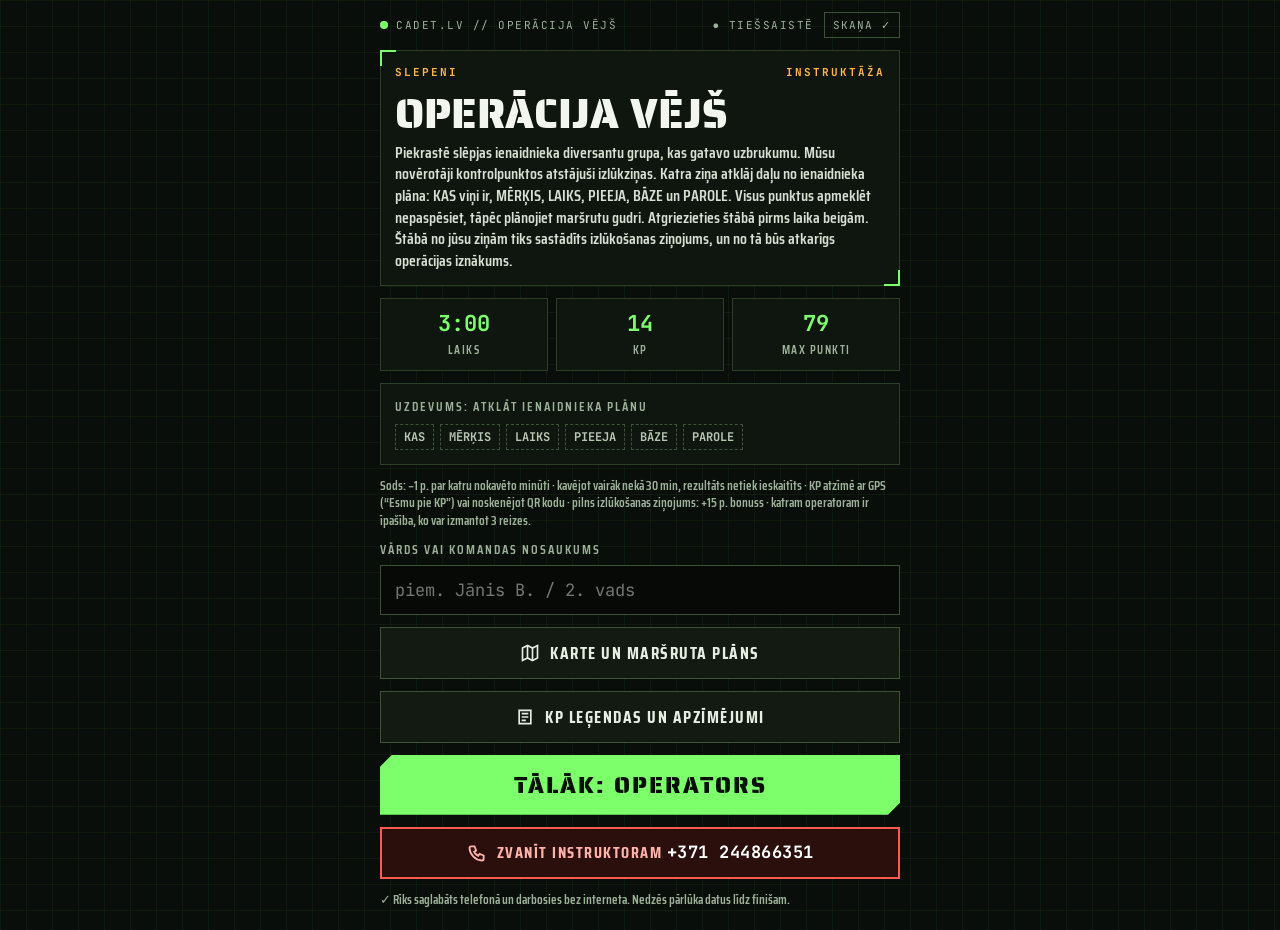
==== index.html @ 6d4f30b1 "Misijas startā rācijas ziņojums "Go, go, go!" (šņākoņa + runas sintēze) Co-Authored-By: Claude Opus " ====
<!doctype html>
<html lang="lv">
<head>
<meta charset="utf-8">
<meta name="viewport" content="width=device-width,initial-scale=1,viewport-fit=cover">
<meta name="theme-color" content="#0a0e0a">
<title>Misija · CADET.LV</title>
<link rel="manifest" href="site.webmanifest">
<link rel="icon" href="favicon-32.png">
<link rel="apple-touch-icon" href="apple-touch-icon.png">
<link rel="stylesheet" href="fonts/fonts.css">
<style>
:root{--bg:#0a0e0a;--panel:#0f150f;--line:#2c3d28;--line2:#3d5338;--txt:#E6EDE3;--mut:#9DB19A;--g:#7CFF6B;--amber:#FFB547;--red:#FF5A4E;--acc:#7CFF6B;--accsoft:rgba(124,255,107,.35)}
*{box-sizing:border-box}
html,body{margin:0;background:#070a07;color:var(--txt);-webkit-tap-highlight-color:transparent}
body{font:600 16px/1.35 'Saira Condensed',system-ui,sans-serif;min-height:100vh;
  background-color:var(--bg);background-image:linear-gradient(rgba(124,255,107,.05) 1px,transparent 1px),linear-gradient(90deg,rgba(124,255,107,.05) 1px,transparent 1px);background-size:26px 26px;
  padding:calc(12px + env(safe-area-inset-top)) 14px calc(22px + env(safe-area-inset-bottom))}
.wrap{max-width:520px;margin:0 auto;display:flex;flex-direction:column;gap:12px}
.mono{font-family:'JetBrains Mono',ui-monospace,monospace}
.st{font-family:'Saira Stencil One','Saira Condensed',sans-serif;font-weight:400}
.mut{color:var(--mut)}.small{font-size:13px}
.hidden{display:none!important}
.bar{display:flex;align-items:center;justify-content:space-between;font:400 11px 'JetBrains Mono',monospace;letter-spacing:1.5px;color:var(--mut)}
.dot{display:inline-block;width:8px;height:8px;border-radius:50%;background:var(--acc);margin-right:8px;animation:blink 1.6s infinite}
@keyframes blink{50%{opacity:.25}}
.panel{border:1px solid var(--line);background:var(--panel);padding:14px;position:relative}
.corner:before,.corner:after{content:"";position:absolute;width:14px;height:14px}
.corner:before{top:-1px;left:-1px;border-top:2px solid var(--acc);border-left:2px solid var(--acc)}
.corner:after{bottom:-1px;right:-1px;border-bottom:2px solid var(--acc);border-right:2px solid var(--acc)}
.lbl{font-size:13px;letter-spacing:2px;color:var(--mut);text-transform:uppercase}
.tiles{display:grid;grid-template-columns:repeat(3,minmax(0,1fr));gap:8px}
.tile{border:1px solid var(--line);background:var(--panel);padding:10px 6px;text-align:center}
.tile b{display:block;font:700 22px 'JetBrains Mono',monospace;color:var(--acc)}
.tile span{font-size:12px;letter-spacing:1.5px;color:var(--mut)}
.chips{display:flex;flex-wrap:wrap;gap:6px}
.chip{border:1px dashed var(--line2);padding:4px 8px;color:#B7C6B2;font:700 12px 'JetBrains Mono',monospace}
.fgrid{display:grid;grid-template-columns:repeat(3,minmax(0,1fr));gap:6px;text-align:center;font:700 12px 'JetBrains Mono',monospace}
.fgrid span{border:1px dashed var(--line2);color:#6f8a6a;padding:7px 0}
.fgrid span.on{background:#173a14;border:1px solid var(--g);color:var(--g)}
input,select{width:100%;height:50px;background:#060906;border:1px solid var(--line2);color:var(--txt);font:400 17px 'JetBrains Mono',monospace;padding:0 14px;outline:none;border-radius:0}
select{appearance:none;-webkit-appearance:none}
input:focus,select:focus{border-color:var(--acc)}
.btn{display:flex;align-items:center;justify-content:center;gap:10px;width:100%;min-height:52px;border:1px solid var(--line2);background:#121a11;color:var(--txt);font:700 17px 'Saira Condensed',sans-serif;letter-spacing:1.5px;cursor:pointer;text-decoration:none;padding:8px 12px}
.btn svg{flex:none}
.btn.cta{border:0;background:var(--acc);color:#061006;min-height:60px;font:400 23px 'Saira Stencil One',sans-serif;letter-spacing:2px;clip-path:polygon(12px 0,100% 0,100% calc(100% - 12px),calc(100% - 12px) 100%,0 100%,0 12px)}
.btn.big{min-height:84px;clip-path:polygon(14px 0,100% 0,100% calc(100% - 14px),calc(100% - 14px) 100%,0 100%,0 14px)}
.btn.warn{border-color:var(--amber);color:var(--amber);background:transparent;font-weight:800;letter-spacing:2px}
.btn.ghost{background:transparent}
.btn:disabled{opacity:.4}
.grid4{display:grid;grid-template-columns:repeat(auto-fit,minmax(62px,1fr));gap:6px}
.sq{display:flex;flex-direction:column;align-items:center;justify-content:center;gap:3px;height:66px;border:1px solid var(--line2);background:#121a11;color:var(--txt);font:700 13px 'Saira Condensed',sans-serif;letter-spacing:.8px;cursor:pointer}
.sq.ab{border-color:var(--acc);background:#102910;color:var(--acc)}
.sq:disabled{opacity:.4}
.pulse{position:relative;width:40px;height:40px;flex:none}
.pulse:before{content:"";position:absolute;inset:0;border-radius:50%;border:2px solid #061006;animation:pulse 1.8s infinite}
@keyframes pulse{0%{transform:scale(.6);opacity:.9}100%{transform:scale(1.6);opacity:0}}
.intel{border:1px solid var(--line);border-left:3px solid var(--amber);background:var(--panel);padding:9px 12px;margin-top:8px}
.intel .h{display:flex;justify-content:space-between;gap:8px;font:400 11px 'JetBrains Mono',monospace;color:var(--amber);letter-spacing:1px}
.intel .t{font-size:15px;line-height:1.3;margin-top:4px;color:#D6DFD2;font-weight:600}
.tag{display:inline-block;font:700 10px 'JetBrains Mono',monospace;padding:1px 5px;border:1px solid var(--g);color:var(--g);margin-left:4px}
.armed{border:1px solid var(--acc);background:#102910;color:var(--acc);padding:10px 12px;font:700 15px 'Saira Condensed',sans-serif;letter-spacing:1px;display:flex;gap:10px;align-items:center}
details>summary{cursor:pointer;list-style:none}details>summary::-webkit-details-marker{display:none}
/* Pārklājumi */
.ov{position:fixed;inset:0;z-index:50;background:rgba(5,8,5,.97);display:flex;flex-direction:column;align-items:center;justify-content:center;padding:18px;overflow:auto}
.ov .box{width:100%;max-width:460px;display:flex;flex-direction:column;gap:12px}
.ov video{width:100%;max-width:460px;aspect-ratio:3/4;object-fit:cover;background:#000;border:1px solid var(--line2)}
.frame{position:relative;width:100%;max-width:460px}
.frame:after{content:"";position:absolute;inset:18%;border:3px solid var(--g);box-shadow:0 0 0 2000px rgba(0,0,0,.25)}
.radar{position:relative;width:min(300px,78vw);aspect-ratio:1;border-radius:50%;background:#071207;border:2px solid #2f6b28;box-shadow:0 0 40px rgba(124,255,107,.15) inset;overflow:hidden;margin:0 auto}
.radar svg{position:absolute;inset:0;width:100%;height:100%}
.radar .sw{position:absolute;inset:0;border-radius:50%;background:conic-gradient(from 0deg,rgba(124,255,107,0) 0deg,rgba(124,255,107,0) 290deg,rgba(124,255,107,.55) 358deg,rgba(124,255,107,0) 360deg);animation:spin 2.4s linear infinite}
.radar .rg{position:absolute;inset:0;border-radius:50%;border:2px solid rgba(124,255,107,.6);animation:ring 2.4s ease-out infinite}
.radar .c{position:absolute;left:50%;top:50%;width:12px;height:12px;margin:-6px;border-radius:50%;background:var(--g);box-shadow:0 0 12px var(--g)}
@keyframes spin{to{transform:rotate(360deg)}}
@keyframes ring{0%{transform:scale(.2);opacity:.8}100%{transform:scale(1);opacity:0}}
.sig{display:flex;align-items:flex-end;gap:4px;height:30px}.sig i{width:7px;background:#2c3d28}
.prog{height:6px;background:#1a2618;position:relative}.prog i{position:absolute;left:0;top:0;bottom:0;background:var(--g);transition:width .3s linear}
.stamp{position:relative;width:150px;height:150px;margin:0 auto;animation:pop .6s ease-out both}
.stamp b{position:absolute;inset:0;display:flex;align-items:center;justify-content:center;font:400 58px 'Saira Stencil One',sans-serif}
@keyframes pop{0%{transform:scale(1.6);opacity:0}60%{transform:scale(.95);opacity:1}100%{transform:scale(1)}}
.newfact{position:relative;border:1px solid var(--g);background:#102910;padding:11px 13px;overflow:hidden}
.newfact:after{content:"";position:absolute;left:0;right:0;height:2px;background:rgba(124,255,107,.5);animation:scan 2.2s linear infinite}
@keyframes scan{0%{top:0}100%{top:100%}}
.newfact .h{font:700 12px 'JetBrains Mono',monospace;color:var(--g);letter-spacing:1.5px}
.newfact .t{font-size:17px;line-height:1.35;margin-top:4px;color:#E9F7E5}
.pips{display:grid;grid-auto-flow:column;grid-auto-columns:1fr;gap:4px}.pips i{height:10px;background:#2c3d28}.pips i.on{background:var(--g)}
.dia{display:inline-block;width:14px;height:14px;transform:rotate(45deg);border:2px solid var(--line2);margin:0 5px}.dia.on{background:var(--acc);border-color:var(--acc)}
/* Operatori */
.opgrid{display:grid;grid-template-columns:repeat(3,minmax(0,1fr));gap:8px}
.opc{display:flex;flex-direction:column;align-items:center;gap:3px;padding:8px 4px 10px;background:var(--panel);border:2px solid #24321f;cursor:pointer;color:var(--txt);font:inherit}
.opc .n{font:400 17px/1 'Saira Stencil One',sans-serif}.opc .r{font:400 10px 'JetBrains Mono',monospace;color:var(--mut)}.opc .a{font-size:12px;font-weight:700;line-height:1.1;text-align:center}
.hero{display:flex;gap:14px;align-items:center}
.hero .av{position:relative;width:110px;height:110px;flex:none}
.hero .av .sw{position:absolute;inset:6px;border-radius:50%;background:conic-gradient(from 0deg,transparent 0deg,transparent 300deg,var(--accsoft) 360deg);animation:spin 3s linear infinite}
.hero .av svg{position:absolute;inset:0}
/* Ziņojums */
.paper{position:relative;background:#E8E1CC;color:#1d1a12;padding:14px;font:400 12.5px/1.45 'JetBrains Mono',monospace}
.paper .top{display:flex;justify-content:space-between;font-size:10px;letter-spacing:1px;border-bottom:2px solid #1d1a12;padding-bottom:6px}
.paper .l{margin:5px 0}.paper .x{background:#1d1a12;color:#1d1a12;padding:0 3px;user-select:none}
.paper .stp{display:inline-block;transform:rotate(-6deg);border:3px solid;padding:4px 10px;font:400 17px 'Saira Stencil One',sans-serif;letter-spacing:1px;margin-top:8px}
.stp.full{color:#1a7a32}.stp.part{color:#a26b00}.stp.fail{color:#b3261e}
.qrbox{background:#fff;padding:8px;width:100%;max-width:300px;margin:0 auto}
.qrbox svg{display:block;width:100%;height:auto}
/* Karte */
#mapOv{position:fixed;inset:0;z-index:40;background:#0a0e0a;display:flex;flex-direction:column}
#mapVp{position:relative;flex:1;overflow:hidden;background:#dfe6d8}
.mapbar{display:flex;gap:8px;align-items:center;padding:calc(8px + env(safe-area-inset-top)) 10px 8px}
.mapbar .t{flex:1;min-width:0;font:400 17px 'Saira Stencil One',sans-serif;white-space:nowrap;overflow:hidden;text-overflow:ellipsis}
.maptools{position:absolute;right:10px;bottom:calc(14px + env(safe-area-inset-bottom));display:grid;gap:8px;z-index:2}
.maptools button{width:52px;height:52px;border:1px solid var(--line2);background:rgba(10,14,10,.92);color:#fff;font:700 22px system-ui}
.maplegend{position:absolute;left:10px;bottom:calc(14px + env(safe-area-inset-bottom));z-index:2;background:rgba(10,14,10,.9);color:#fff;padding:8px 10px;font:400 11px/1.7 'JetBrains Mono',monospace}
.legc{border:1px solid var(--line);background:var(--panel);padding:12px;display:flex;gap:12px;margin-top:10px}
.legc.vis{opacity:.6}
.legc .ic{width:54px;height:54px;flex:none;border:1px solid var(--line2);display:flex;align-items:center;justify-content:center;background:#fff}
.legc .kp{font:400 22px/1 'Saira Stencil One',sans-serif}
.legc .ob{font-size:16px;font-weight:700;color:#F2F6EF;margin-top:4px}
.legc .pl{font:400 12px 'JetBrains Mono',monospace;color:var(--amber);margin-top:2px}
.legc .lk{font-size:14px;color:#C3D0BE;margin-top:4px;line-height:1.3}
.tabs{display:grid;grid-template-columns:1fr 1fr;gap:6px}
.tabs button{height:44px;border:1px solid var(--line2);background:#121a11;color:var(--mut);font:700 14px 'Saira Condensed',sans-serif;letter-spacing:1.5px}
.tabs button.on{border-color:var(--acc);color:var(--acc);background:#102910}
.gl{display:flex;gap:12px;align-items:center;border-bottom:1px solid #22301f;padding:10px 0}
.gl .ic{width:46px;height:46px;flex:none;border:1px solid var(--line2);background:#fff;display:flex;align-items:center;justify-content:center}
.gl b{display:block;font-size:16px}.gl span{font-size:14px;color:#C3D0BE}
.sw{display:inline-block;width:14px;height:14px;vertical-align:-2px;margin-right:6px;border:1px solid #556}
.call{display:flex;align-items:center;justify-content:center;gap:10px;min-height:52px;border:2px solid #FF5A4E;background:#2a0f0d;color:#FFB3AB;text-decoration:none;font:700 16px 'Saira Condensed',sans-serif;letter-spacing:1.5px;padding:6px 12px;text-align:center}
.call b{font:700 17px 'JetBrains Mono',monospace;color:#fff;letter-spacing:.5px}
.md{display:inline-block;width:11px;height:11px;border-radius:50%;vertical-align:-1px;margin-right:4px}
</style>
</head>
<body>
<div class="wrap">
  <div class="bar"><span><span class="dot"></span>CADET.LV // <span id="gameTitle">MISIJA</span></span><span style="display:flex;align-items:center;gap:10px"><span id="net"></span><button id="muteBtn" data-sfx="none" aria-label="Skaņa" style="background:none;border:1px solid var(--line2);color:var(--mut);font:400 11px 'JetBrains Mono',monospace;letter-spacing:1px;padding:5px 8px;cursor:pointer"></button></span></div>

  <!-- 1. INSTRUKTĀŽA -->
  <section id="vBrief" class="hidden" style="display:flex;flex-direction:column;gap:12px">
    <div class="panel corner">
      <div class="mono" style="display:flex;justify-content:space-between;font-size:11px;color:var(--amber);letter-spacing:2px"><span>SLEPENI</span><span>INSTRUKTĀŽA</span></div>
      <div class="st" id="briefTitle" style="font-size:42px;line-height:1;margin:12px 0 6px;color:#F2F6EF"></div>
      <p id="briefText" style="margin:8px 0 0;font-size:16px;color:#D6DFD2"></p>
    </div>
    <div class="tiles">
      <div class="tile"><b id="tLaiks">3:00</b><span>LAIKS</span></div>
      <div class="tile"><b id="tKp">0</b><span>KP</span></div>
      <div class="tile"><b id="tMax">0</b><span>MAX PUNKTI</span></div>
    </div>
    <div class="panel" id="briefFacts">
      <div class="lbl" style="margin-bottom:8px">Uzdevums: atklāt ienaidnieka plānu</div>
      <div class="chips" id="briefChips"></div>
    </div>
    <p class="mut small" id="briefRules" style="margin:0"></p>
    <label style="display:flex;flex-direction:column;gap:6px">
      <span class="lbl">Vārds vai komandas nosaukums</span>
      <input id="name" maxlength="40" autocomplete="off" placeholder="piem. Jānis B. / 2. vads">
    </label>
    <button class="btn" id="mapBtn1"><svg width="20" height="20" viewBox="0 0 24 24" fill="none" stroke="currentColor" stroke-width="2" aria-hidden="true"><path d="M3 6l6-3 6 3 6-3v15l-6 3-6-3-6 3z"/><path d="M9 3v15M15 6v15"/></svg>KARTE UN MARŠRUTA PLĀNS</button>
    <button class="btn" id="legBtn1"><svg width="20" height="20" viewBox="0 0 24 24" fill="none" stroke="currentColor" stroke-width="2" aria-hidden="true"><path d="M5 4h14v16H5z"/><path d="M8 8h8M8 12h8M8 16h5"/></svg>KP LEĢENDAS UN APZĪMĒJUMI</button>
    <button class="btn cta" id="startBtn" data-sfx="none">SĀKT MISIJU</button>
    <a class="call callBtn" href="#"><svg width="20" height="20" viewBox="0 0 24 24" fill="none" stroke="currentColor" stroke-width="2.2" aria-hidden="true"><path d="M5 4h4l2 5-2.5 1.5a11 11 0 005 5L15 13l5 2v4a2 2 0 01-2 2A16 16 0 013 6a2 2 0 012-2"/></svg><span>ZVANĪT INSTRUKTORAM <b class="callNum"></b></span></a>
    <p class="mut small" id="offlineNote" style="margin:0">Rīks darbojas bez interneta. Neaizver un nedzēs pārlūka datus līdz finišam.</p>
  </section>

  <!-- 1b. OPERATORA IZVĒLE -->
  <section id="vOps" class="hidden" style="display:flex;flex-direction:column;gap:12px">
    <div class="st" style="font-size:28px;line-height:1">IZVĒLIES OPERATORU</div>
    <div class="panel" id="opHeroBox" style="border-color:var(--acc)">
      <div class="hero">
        <div class="av"><div class="sw"></div><div id="opHeroAv"></div></div>
        <div style="flex:1;min-width:0">
          <div class="mono" id="opHeroRole" style="font-size:11px;letter-spacing:1.5px;color:var(--acc)"></div>
          <div class="st" id="opHeroName" style="font-size:30px;line-height:1.05;margin-top:2px"></div>
          <div id="opHeroMotto" style="font-size:14px;line-height:1.25;color:#C3D0BE;margin-top:4px"></div>
        </div>
      </div>
    </div>
    <div style="border:1px dashed var(--acc);background:#0c120c;padding:10px 12px;display:flex;gap:12px;align-items:center">
      <svg width="32" height="32" viewBox="0 0 24 24" fill="none" stroke="currentColor" stroke-width="2" aria-hidden="true" style="flex:none;color:var(--acc)"><path d="M13 2L4 14h7l-1 8 9-12h-7z"/></svg>
      <div style="flex:1;min-width:0">
        <div style="display:flex;justify-content:space-between;gap:8px;align-items:center"><span class="st" id="opHeroAb" style="font-size:18px;color:var(--acc)"></span><span class="mono" id="opHeroUses" style="font-size:12px;color:var(--acc);letter-spacing:1px;white-space:nowrap"></span></div>
        <div id="opHeroAd" style="font-size:14px;line-height:1.25;color:#D6DFD2"></div>
      </div>
    </div>
    <div class="opgrid" id="opGrid"></div>
    <button class="btn cta" id="opsStart" data-sfx="none">GATAVS · SĀKT MISIJU</button>
    <button class="btn ghost" id="opsBack">ATPAKAĻ</button>
  </section>

  <!-- 2. MISIJA -->
  <section id="vRun" class="hidden" style="display:flex;flex-direction:column;gap:12px">
    <div id="opChip" style="display:flex;align-items:center;gap:10px">
      <div id="opChipAv"></div>
      <div style="line-height:1.05;flex:1;min-width:0">
        <div class="st" id="opChipName" style="font-size:20px"></div>
        <div class="mono" id="opChipRole" style="font-size:11px;letter-spacing:1px;color:var(--acc)"></div>
      </div>
      <div class="mono small mut" id="whoami" style="text-align:right"></div>
    </div>

    <a class="call callBtn" href="#"><svg width="20" height="20" viewBox="0 0 24 24" fill="none" stroke="currentColor" stroke-width="2.2" aria-hidden="true"><path d="M5 4h4l2 5-2.5 1.5a11 11 0 005 5L15 13l5 2v4a2 2 0 01-2 2A16 16 0 013 6a2 2 0 012-2"/></svg><span>ZVANĪT INSTRUKTORAM <b class="callNum"></b></span></a>
    <div class="panel" style="display:flex;align-items:center;gap:14px">
      <div style="position:relative;width:132px;height:132px;flex:none">
        <svg width="132" height="132" viewBox="0 0 132 132" aria-hidden="true">
          <circle cx="66" cy="66" r="58" fill="none" stroke="#1d2a1b" stroke-width="10"/>
          <circle id="ring" cx="66" cy="66" r="58" fill="none" stroke="#7CFF6B" stroke-width="10" stroke-dasharray="364.4" stroke-dashoffset="0" transform="rotate(-90 66 66)"/>
          <circle cx="66" cy="66" r="46" fill="none" stroke="#2c3d28" stroke-width="1" stroke-dasharray="2 4"/>
        </svg>
        <div style="position:absolute;inset:0;display:flex;flex-direction:column;align-items:center;justify-content:center">
          <div class="mono" id="timer" style="font-size:24px;font-weight:700;color:#F2F6EF">--:--</div>
          <div id="timerLabel" style="font-size:12px;letter-spacing:2px;color:var(--mut)">ATLICIS</div>
        </div>
      </div>
      <div style="flex:1;display:flex;flex-direction:column;gap:7px">
        <div style="display:flex;justify-content:space-between;align-items:baseline;border-bottom:1px solid #22301f;padding-bottom:5px"><span class="lbl" style="font-size:14px">Punkti</span><span class="mono" id="sPts" style="font-size:24px;font-weight:700;color:var(--g)">0</span></div>
        <div style="display:flex;justify-content:space-between;align-items:baseline;border-bottom:1px solid #22301f;padding-bottom:5px"><span class="lbl" style="font-size:14px">KP</span><span class="mono" style="font-size:20px;font-weight:700"><span id="sKp">0</span><span style="color:#6f8a6a">/<span id="sKpT">0</span></span></span></div>
        <div style="display:flex;justify-content:space-between;align-items:baseline" id="sFactsRow"><span class="lbl" style="font-size:14px">Ziņas</span><span class="mono" style="font-size:20px;font-weight:700;color:var(--amber)"><span id="factN">0</span><span style="color:#8a7346">/<span id="factT">0</span></span></span></div>
      </div>
    </div>
    <div class="mono" id="lateInfo" style="font-size:13px;color:var(--red);text-align:center"></div>

    <div class="panel" id="factCard" style="padding:10px 12px">
      <div class="lbl" style="font-size:12px;margin-bottom:8px">Ienaidnieka plāns</div>
      <div class="fgrid" id="factChips"></div>
      <div class="mut small" id="factHint" style="margin-top:8px"></div>
    </div>

    <div class="armed hidden" id="armedBox"></div>

    <button class="btn cta big" id="gpsBtn" data-sfx="none"><span class="pulse"><svg width="40" height="40" viewBox="0 0 40 40" fill="none" stroke="#061006" stroke-width="2.5" aria-hidden="true"><circle cx="20" cy="20" r="17"/><circle cx="20" cy="20" r="9"/><path d="M20 20L32 8"/><circle cx="20" cy="20" r="2.5" fill="#061006"/></svg></span><span style="display:flex;flex-direction:column;line-height:1;text-align:left"><span style="font-size:28px">ESMU PIE KP</span><span class="mono" style="font-size:11px;font-weight:700;letter-spacing:1px;margin-top:4px">GPS APSTIPRINĀJUMS</span></span></button>
    <button class="btn cta big hidden" id="scanBigBtn"><svg width="34" height="34" viewBox="0 0 24 24" fill="none" stroke="currentColor" stroke-width="2.2" aria-hidden="true"><path d="M4 8V4h4M16 4h4v4M20 16v4h-4M8 20H4v-4"/><path d="M8 8h3v3H8zM13 13h3v3h-3zM13 8h3M8 13v3"/></svg><span style="font-size:28px">SKENĒT KP</span></button>

    <div class="grid4">
      <button class="sq" id="mapBtn2"><svg width="22" height="22" viewBox="0 0 24 24" fill="none" stroke="currentColor" stroke-width="2" aria-hidden="true"><path d="M3 6l6-3 6 3 6-3v15l-6 3-6-3-6 3z"/><path d="M9 3v15M15 6v15"/></svg>KARTE</button>
      <button class="sq" id="scanBtn"><svg width="22" height="22" viewBox="0 0 24 24" fill="none" stroke="currentColor" stroke-width="2" aria-hidden="true"><path d="M4 8V4h4M16 4h4v4M20 16v4h-4M8 20H4v-4"/><path d="M8 8h3v3H8zM13 13h3v3h-3zM13 8h3M8 13v3"/></svg>SKENĒT QR</button>
      <button class="sq" id="manualBtn"><svg width="22" height="22" viewBox="0 0 24 24" fill="none" stroke="currentColor" stroke-width="2" aria-hidden="true"><rect x="3" y="6" width="18" height="12" rx="1"/><path d="M7 10h.01M11 10h.01M15 10h.01M7 14h10"/></svg>KODS</button>
      <button class="sq" id="legBtn2"><svg width="20" height="20" viewBox="0 0 24 24" fill="none" stroke="currentColor" stroke-width="2" aria-hidden="true"><path d="M5 4h14v16H5z"/><path d="M8 8h8M8 12h8M8 16h5"/></svg>LEĢENDA</button>
      <button class="sq ab" id="abBtn"><svg width="20" height="20" viewBox="0 0 24 24" fill="none" stroke="currentColor" stroke-width="2" aria-hidden="true"><path d="M13 2L4 14h7l-1 8 9-12h-7z"/></svg>ĪPAŠĪBA<span class="mono" id="abPips" style="font-size:10px;letter-spacing:2px"></span></button>
    </div>

    <div id="lastIntel"></div>
    <details class="panel" id="intelDet" style="padding:10px 12px">
      <summary class="lbl" style="font-size:13px">▸ Visas izlūkziņas (<span id="intelN">0</span>)</summary>
      <div id="intelList"></div>
    </details>

    <button class="btn warn" id="finishBtn" data-sfx="none"><svg width="20" height="20" viewBox="0 0 24 24" fill="none" stroke="currentColor" stroke-width="2" aria-hidden="true"><path d="M5 21V4M5 4h11l-2 4 2 4H5"/></svg>FINIŠS: ESMU ŠTĀBĀ</button>
  </section>

  <!-- 3. FINIŠS -->
  <section id="vDone" class="hidden" style="display:flex;flex-direction:column;gap:12px">
    <div class="panel" style="display:flex;align-items:center;gap:12px;padding:10px 12px">
      <div id="dAv"></div>
      <div style="flex:1;min-width:0">
        <div class="lbl" id="dWhoTop" style="font-size:12px"></div>
        <div class="st" id="dRank" style="font-size:24px;line-height:1;color:var(--amber)"></div>
      </div>
      <div style="text-align:right"><div class="mono" id="dTotal" style="font-size:34px;font-weight:700;line-height:1;color:var(--g)"></div><div class="lbl" style="font-size:12px">punkti</div></div>
    </div>
    <div class="tiles" id="dTiles"></div>
    <div class="mut small" id="dDetail" style="text-align:center"></div>
    <div class="paper" id="dRepCard"><div id="dRep"></div></div>
    <div class="panel" style="text-align:center">
      <div class="st" style="font-size:20px">NODOD ZIŅOJUMU ŠTĀBAM</div>
      <div class="mut small" style="margin:4px 0 10px">Parādi šo kodu vadītājam. Nedzēs pārlūka datus, kamēr tas nav noskenēts.</div>
      <div class="qrbox" id="resultQr"></div>
      <div class="mono small mut" id="dWho" style="margin-top:8px"></div>
    </div>
    <details class="panel" style="padding:10px 12px"><summary class="lbl" style="font-size:13px">▸ Tavas izlūkziņas</summary><div id="dIntel"></div></details>
    <a class="call callBtn" href="#"><svg width="20" height="20" viewBox="0 0 24 24" fill="none" stroke="currentColor" stroke-width="2.2" aria-hidden="true"><path d="M5 4h4l2 5-2.5 1.5a11 11 0 005 5L15 13l5 2v4a2 2 0 01-2 2A16 16 0 013 6a2 2 0 012-2"/></svg><span>ZVANĪT INSTRUKTORAM <b class="callNum"></b></span></a>
    <button class="btn ghost" id="newBtn">Sākt jaunu misiju šajā telefonā</button>
  </section>
</div>

<!-- KARTE -->
<div id="mapOv" class="hidden">
  <div class="mapbar"><div class="t" id="mapTitle">KARTE</div><button class="btn" style="width:auto;min-height:44px" id="legBtn3"><svg width="18" height="18" viewBox="0 0 24 24" fill="none" stroke="currentColor" stroke-width="2" aria-hidden="true"><path d="M5 4h14v16H5z"/><path d="M8 8h8M8 12h8M8 16h5"/></svg>LEĢENDA</button><button class="btn" style="width:auto;min-height:44px" id="mapClose">✕ AIZVĒRT</button></div>
  <div id="mapVp">
    <div class="maptools">
      <button id="mzIn" aria-label="Tuvināt">+</button>
      <button id="mzOut" aria-label="Attālināt">−</button>
      <button id="mzFit" aria-label="Visa misija" style="font-size:18px">⤢</button>
    </div>
    <div class="maplegend"><span class="md" style="border:2px solid #c51fc5"></span>jāapmeklē · <span class="md" style="background:#5fd07a;border:2px solid #0d5c22"></span>apmeklēts<br><span style="color:#e07ae0">△</span> starts/finišs · <span id="mapCount"></span></div>
  </div>
</div>

<!-- LEĢENDA / KATALOGS -->
<div class="ov hidden" id="legOv" style="justify-content:flex-start;background:#0a0e0a">
  <div class="box">
    <div class="bar"><span>KP KATALOGS</span><span id="legCount"></span></div>
    <div class="st" style="font-size:28px;line-height:1">LEĢENDAS</div>
    <div class="tabs"><button id="legTab1" class="on">KONTROLPUNKTI</button><button id="legTab2">APZĪMĒJUMI</button></div>
    <div id="legList"></div>
    <div id="legGloss" class="hidden"></div>
    <button class="btn" id="legClose" style="position:sticky;bottom:0">AIZVĒRT</button>
  </div>
</div>

<!-- QR SKENERIS -->
<div class="ov hidden" id="scanOv">
  <div class="frame"><video id="video" playsinline muted></video></div>
  <p class="mut" id="scanMsg" style="text-align:center">Notēmē kameru uz KP QR kodu</p>
  <div class="box"><button class="btn" id="scanClose">ATCELT</button></div>
</div>

<!-- ROKAS IEVADE -->
<div class="ov hidden" id="manOv">
  <div class="box panel corner">
    <div class="st" style="font-size:24px">IEVADI KP KODU</div>
    <div class="mut small">Kods ir uzrakstīts pie kontrolpunkta vai to tev pateiks vadītājs.</div>
    <div style="display:grid;grid-template-columns:1fr 1fr;gap:10px">
      <label><span class="lbl">KP numurs</span><input id="mKp" inputmode="numeric" maxlength="4" placeholder="31"></label>
      <label><span class="lbl">Kods</span><input id="mCode" maxlength="4" placeholder="ABCD" style="text-transform:uppercase"></label>
    </div>
    <div style="display:grid;grid-template-columns:1fr 1fr;gap:10px"><button class="btn" id="mCancel">ATCELT</button><button class="btn cta" id="mOk" style="font-size:19px">APSTIPRINĀT</button></div>
  </div>
</div>

<!-- GPS RADARS -->
<div class="ov hidden" id="gpsOv">
  <div class="box">
    <div class="bar"><span>GPS APSTIPRINĀJUMS</span><span style="color:var(--g);animation:blink 1s infinite">● UZTVER</span></div>
    <div class="st" id="gpsTitle" style="font-size:30px;line-height:1.05;text-align:center">MEKLĒ KONTROLPUNKTU</div>
    <div class="radar">
      <svg viewBox="0 0 300 300" aria-hidden="true"><circle cx="150" cy="150" r="112" fill="none" stroke="#1f4a1b"/><circle cx="150" cy="150" r="75" fill="none" stroke="#1f4a1b"/><circle cx="150" cy="150" r="38" fill="none" stroke="#1f4a1b"/><path d="M150 0V300M0 150H300" stroke="#1f4a1b"/><path d="M44 44L256 256M256 44L44 256" stroke="#14301a" stroke-dasharray="3 5"/></svg>
      <div class="sw"></div><div class="rg"></div><div class="c"></div>
    </div>
    <div class="panel" style="display:flex;align-items:center;gap:14px;padding:12px 14px">
      <div class="sig" id="gpsSig"><i style="height:9px"></i><i style="height:16px"></i><i style="height:23px"></i><i style="height:30px"></i></div>
      <div style="flex:1"><div class="lbl" style="font-size:13px">Signāla precizitāte</div><div class="mono" id="gpsAcc" style="font-size:22px;font-weight:700">gaida…</div></div>
    </div>
    <p class="mut" id="gpsText" style="text-align:center;margin:0">Stāvi mierīgi pie KP, ja iespējams, atklātā vietā. Pārbaude ilgst līdz 30 sekundēm.</p>
    <div class="prog"><i id="gpsProg" style="width:0%"></i></div>
    <button class="btn" id="gpsCancel">ATCELT</button>
  </div>
</div>

<!-- REZULTĀTS -->
<div class="ov hidden" id="resOv">
  <div class="box">
    <div class="bar"><span id="resHead">SAKARI ATJAUNOTI</span><span id="resClock"></span></div>
    <div class="stamp" id="resStamp">
      <svg width="150" height="150" viewBox="0 0 150 150" aria-hidden="true"><circle cx="75" cy="75" r="68" fill="none" stroke="currentColor" stroke-width="4"/><circle cx="75" cy="75" r="58" fill="none" stroke="currentColor" stroke-width="1" stroke-dasharray="4 6"/><path d="M75 0v18M75 132v18M0 75h18M132 75h18" stroke="currentColor" stroke-width="3"/></svg>
      <b id="resBig"></b>
    </div>
    <div class="st" id="resTitle" style="font-size:30px;line-height:1.05;text-align:center"></div>
    <div class="mono mut" id="resSub" style="font-size:12px;letter-spacing:1px;text-align:center"></div>
    <div id="resIntel"></div>
    <div id="resFacts" style="display:flex;flex-direction:column;gap:10px"></div>
    <a class="call callBtn hidden" id="resCall" href="#"><svg width="20" height="20" viewBox="0 0 24 24" fill="none" stroke="currentColor" stroke-width="2.2" aria-hidden="true"><path d="M5 4h4l2 5-2.5 1.5a11 11 0 005 5L15 13l5 2v4a2 2 0 01-2 2A16 16 0 013 6a2 2 0 012-2"/></svg><span>ZVANĪT INSTRUKTORAM <b class="callNum"></b></span></a>
    <button class="btn cta" id="resOk">TURPINĀT MISIJU</button>
  </div>
</div>

<!-- ĪPAŠĪBA -->
<div class="ov hidden" id="abOv">
  <div class="box">
    <div class="panel" style="display:flex;flex-direction:column;align-items:center;text-align:center;gap:8px;border-color:var(--acc)">
      <div id="abAv"></div>
      <div class="mono mut" id="abWho" style="font-size:11px;letter-spacing:2px"></div>
      <div class="st" id="abName" style="font-size:30px;line-height:1;color:var(--acc)"></div>
      <div id="abDesc" style="font-size:16px;color:#D6DFD2"></div>
      <div id="abDia" style="margin-top:4px"></div>
      <div class="mono" id="abLeft" style="font-size:12px;color:var(--acc);letter-spacing:1px"></div>
    </div>
    <div id="abForm" style="display:flex;flex-direction:column;gap:8px"></div>
    <div class="panel hidden" id="abRes" style="border-color:var(--acc);background:#0c160c"></div>
    <button class="btn cta" id="abUse" data-sfx="none">IZMANTOT</button>
    <button class="btn" id="abClose">AIZVĒRT</button>
  </div>
</div>

<script src="jsqr.js"></script>
<script src="qrcode.js"></script>
<script src="common.js"></script>
<script src="ops.js"></script>
<script src="game.js"></script>
<script src="map.js"></script>
<script src="sfx.js"></script>
<script>
const $=id=>document.getElementById(id);
let game=null, st=null, stopScan=null, timerInt=null, busyScan=false, pickOp='vanags';
const ICON_GPS='📡';

const stKey=()=> 'misija_state_'+game.id;
function save(){localStorage.setItem(stKey(),JSON.stringify(st))}
function load(){try{return JSON.parse(localStorage.getItem(stKey())||'null')}catch(e){return null}}
const abilOn=()=>!!game.abil;
const usesMax=()=>game.uses||3;
const limitMin=()=>game.min+(st&&st.extra||0);
const factName=id=>((game.facts||[]).find(f=>f.id===id)||{t:id}).t;
const kpById=id=>game.kp.find(k=>k.id===id);

function setAccent(op){
  const o=op&&opById(op);
  document.documentElement.style.setProperty('--acc',o?o.c:'#7CFF6B');
  document.documentElement.style.setProperty('--accsoft',o?o.soft:'rgba(124,255,107,.35)');
}

async function init(){
  const h=location.hash;
  const gm=h.match(/[#&]g=([A-Za-z0-9_-]+)/);
  if(gm){
    try{game=await M.unpack(gm[1]);localStorage.setItem('misija_game',JSON.stringify(game));}
    catch(e){alert('Starta saite ir bojāta. Izmantoju iepriekšējo misiju.');}
  }
  // Saglabāto misiju izmantojam tikai, ja tajā jau ir sākta spēle; citādi jaunākais noklusējums
  if(!game){try{const g=JSON.parse(localStorage.getItem('misija_game')||'null');if(g&&localStorage.getItem('misija_state_'+g.id))game=g}catch(e){}}
  if(!game)game=window.MISIJA_DEFAULT;
  st=load();
  $('gameTitle').textContent=game.title.toUpperCase();
  const kp=M.parseKp(h);
  if(gm||kp)history.replaceState(null,'',location.pathname);
  render();
  if(kp)handleKp(kp.id,kp.code);
}

function renderCall(){
  const ph=(game.phone||'').trim(), tel=ph.replace(/[^+\d]/g,'');
  document.querySelectorAll('.callBtn').forEach(a=>{a.href='tel:'+tel;if(!ph)a.classList.add('hidden');else if(a.id!=='resCall')a.classList.remove('hidden')});
  document.querySelectorAll('.callNum').forEach(b=>b.textContent=ph);
}
function show(v){['vBrief','vOps','vRun','vDone'].forEach(x=>$(x).classList.toggle('hidden',x!==v))}

function render(){
  clearInterval(timerInt);
  renderCall();
  setAccent(st&&st.op);
  if(!st||!st.start){
    show('vBrief');
    $('briefTitle').textContent=game.title.toUpperCase();
    $('briefText').textContent=game.brief;
    $('tLaiks').textContent=game.min>=60?(Math.floor(game.min/60)+':'+String(game.min%60).padStart(2,'0')):game.min+' min';
    $('tKp').textContent=game.kp.length; $('tMax').textContent=M.maxPoints(game);
    const facts=game.facts||[];
    $('briefFacts').classList.toggle('hidden',!facts.length);
    $('briefChips').innerHTML=facts.map(f=>`<span class="chip">${M.esc(f.t)}</span>`).join('');
    const mode=M.checkMode(game);
    $('briefRules').textContent=`Sods: −${game.pen} p. par katru nokavēto minūti`+(game.dq>0?` · kavējot vairāk nekā ${game.dq} min, rezultāts netiek ieskaitīts`:'')+
      (mode==='gps'?' · KP atzīmē ar GPS: pie KP spied “Esmu pie KP”':mode==='both'?' · KP atzīmē ar GPS (“Esmu pie KP”) vai noskenējot QR kodu':' · KP atzīmē, noskenējot QR kodu')+
      (facts.length&&game.bonus?` · pilns izlūkošanas ziņojums: +${game.bonus} p. bonuss`:'')+(abilOn()?` · katram operatoram ir īpašība, ko var izmantot ${usesMax()} reizes`:'')+'.';
    $('startBtn').textContent=abilOn()?'TĀLĀK: OPERATORS':'SĀKT MISIJU';
    if(st&&st.name)$('name').value=st.name;
  }else if(!st.finish){
    show('vRun');
    const o=st.op&&opById(st.op);
    $('opChip').classList.toggle('hidden',!o);
    if(o){$('opChipAv').innerHTML=avatarSvg(o.k,44);$('opChipName').textContent=st.name.toUpperCase();$('opChipRole').textContent=o.name+' · '+o.role;}
    $('whoami').innerHTML=(o?'':M.esc(st.name)+'<br>')+'starts '+M.clock(st.start);
    $('sKpT').textContent=game.kp.length;
    const mode=M.checkMode(game);
    $('gpsBtn').classList.toggle('hidden',mode==='qr');
    $('scanBigBtn').classList.toggle('hidden',mode!=='qr');
    $('scanBtn').classList.toggle('hidden',mode!=='both');
    $('manualBtn').classList.toggle('hidden',mode==='gps');
    $('abBtn').classList.toggle('hidden',!o);
    renderFacts(); renderIntel(); renderArmed(); renderAbBtn();
    tickTimer(); timerInt=setInterval(tickTimer,1000);
  }else{
    show('vDone'); renderDone();
  }
}

/* ---------- OPERATORA IZVĒLE ---------- */
function renderOps(){
  const o=opById(pickOp)||OPS[0];
  setAccent(o.k);
  $('opHeroAv').innerHTML=avatarSvg(o.k,110);
  $('opHeroRole').textContent=o.role; $('opHeroName').textContent=o.name; $('opHeroMotto').textContent=o.motto;
  $('opHeroAb').textContent=o.ab; $('opHeroAd').textContent=o.ad; $('opHeroUses').textContent='◆'.repeat(usesMax())+' '+usesMax()+'×';
  $('opGrid').innerHTML=OPS.map(x=>`<button class="opc" data-sfx="none" data-k="${x.k}" aria-pressed="${x.k===o.k}" style="${x.k===o.k?`border-color:${x.c};box-shadow:0 0 0 1px ${x.c} inset`:''}">${avatarSvg(x.k,58)}<span class="n">${x.name}</span><span class="r">${x.role}</span><span class="a" style="color:${x.c}">${x.ab}</span></button>`).join('');
}
$('opGrid').addEventListener('click',e=>{const b=e.target.closest('.opc');if(!b)return;pickOp=b.dataset.k;SFX.play('op_'+pickOp);renderOps()});

function startMission(op){
  const name=$('name').value.trim();
  if(!confirm(`Sākt misiju "${game.title}"? Laiks sāks skaitīties uzreiz.`))return;
  st={name,start:Date.now(),finish:null,visits:[],op:op||null,extra:0,uses:[],x2:false,obs:false};
  save(); M.buzz(80); SFX.play('start'); setTimeout(()=>SFX.say('Go, go, go!'),1700); render(); window.scrollTo(0,0);
  if(M.checkMode(game)!=='qr'&&navigator.geolocation)navigator.geolocation.getCurrentPosition(()=>{},()=>{},{enableHighAccuracy:true,timeout:15000});
}
$('startBtn').onclick=()=>{
  SFX.play('click');
  const name=$('name').value.trim();
  if(!name){$('name').focus();alert('Ieraksti savu vārdu vai komandas nosaukumu.');return}
  if(abilOn()){show('vOps');renderOps();SFX.play('op_'+pickOp);window.scrollTo(0,0)}else startMission(null);
};
$('opsStart').onclick=()=>startMission(pickOp);
$('opsBack').onclick=()=>{setAccent(null);show('vBrief')};

/* ---------- MISIJAS PANELIS ---------- */
function renderFacts(){
  const facts=game.facts||[];
  $('factCard').classList.toggle('hidden',!facts.length);
  $('sFactsRow').classList.toggle('hidden',!facts.length);
  if(!facts.length)return;
  const found=M.foundFacts(game,st.visits);
  $('factN').textContent=found.size; $('factT').textContent=facts.length;
  $('factChips').innerHTML=facts.map(f=>`<span class="${found.has(f.id)?'on':''}">${found.has(f.id)?'✓ ':''}${M.esc(f.t)}</span>`).join('');
  $('factHint').textContent=found.size===facts.length?(game.bonus?`Ziņojums pilns! +${game.bonus} p. bonuss. Tagad krāj punktus un neaizkavējies.`:'Ziņojums pilns!'):'Dažādi KP atklāj dažādas ziņas.';
}
function intelHtml(v){
  const [id,t,mth]=v, k=kpById(id)||{p:0,m:'',f:[]}, fl=M.vflags(v);
  const x2=fl.includes('x2'), extra=fl.filter(f=>f.startsWith('o:')).map(f=>f.slice(2));
  return `<div class="intel"><div class="h"><span>KP ${M.esc(id)} · +${k.p*(x2?2:1)} P.${x2?' (×2)':''}${(k.f||[]).concat(extra).map(f=>`<span class="tag">${M.esc(factName(f))}</span>`).join('')}</span><span style="color:var(--mut)">${mth==='g'?'GPS ':''}${M.clock(st.start+t*1000)}</span></div><div class="t">${M.esc(k.m)}</div></div>`;
}
function renderIntel(){
  const vs=[...st.visits].reverse();
  $('intelN').textContent=vs.length;
  $('lastIntel').innerHTML=vs.length?intelHtml(vs[0]).replace('class="intel"','class="intel" style="margin-top:0"'):'<div class="intel" style="margin-top:0"><div class="t mut">Vēl nav nevienas izlūkziņas. Dodies pie pirmā KP!</div></div>';
  $('intelList').innerHTML=vs.map(intelHtml).join('')+usesLog();
}
function usesLog(){
  if(!st.uses||!st.uses.length)return'';
  return '<div class="lbl" style="font-size:12px;margin-top:12px">Īpašību žurnāls</div>'+st.uses.map(u=>`<div class="intel" style="border-left-color:var(--acc)"><div class="h" style="color:var(--acc)"><span>${M.esc(u[1])}</span><span style="color:var(--mut)">${M.clock(st.start+u[0]*1000)}</span></div><div class="t">${M.esc(u[2])}</div></div>`).join('');
}
function renderArmed(){
  const a=[];
  if(st.x2)a.push('PAVĒLE AKTĪVA: nākamais KP dos ×2 punktus');
  if(st.obs)a.push('NOVĒROŠANA AKTĪVA: nākamais KP atklās vēl vienu ziņu');
  $('armedBox').classList.toggle('hidden',!a.length);
  $('armedBox').innerHTML='<svg width="20" height="20" viewBox="0 0 24 24" fill="none" stroke="currentColor" stroke-width="2" aria-hidden="true" style="flex:none"><path d="M13 2L4 14h7l-1 8 9-12h-7z"/></svg><span>'+a.join('<br>')+'</span>';
}
const usedCount=()=>(st.uses||[]).length;
function renderAbBtn(){const left=usesMax()-usedCount();$('abPips').textContent='◆'.repeat(Math.max(0,left))+'◇'.repeat(Math.max(0,usesMax()-Math.max(0,left)))}

function tickTimer(){
  const total=limitMin()*60000, left=st.start+total-Date.now();
  const sc=M.score(game,st.start,null,st.visits,st.extra||0);
  $('timer').textContent=M.fmt(left);
  $('timer').style.color=left<0?'var(--red)':'#F2F6EF';
  const frac=Math.max(0,Math.min(1,left/total));
  $('ring').setAttribute('stroke-dashoffset',(364.4*(1-frac)).toFixed(1));
  $('ring').setAttribute('stroke',left<0?'#FF5A4E':left<15*60000?'#FFB547':'#7CFF6B');
  $('timerLabel').textContent=left<0?'KAVĒJUMS':'ATLICIS';
  $('lateInfo').textContent=left<0?`KAVĒJUMS! Sods šobrīd −${sc.penalty} p.`+(sc.dq?' · rezultāts vairs netiek ieskaitīts':'')+' · steidzies uz štābu':'';
  $('sPts').textContent=sc.raw; $('sKp').textContent=sc.count;
  // Skaņas brīdinājumi: 15 min atlikušas un laiks beidzies (katrs vienu reizi)
  if(left<=15*60000&&left>0&&!st.w15){st.w15=true;save();SFX.play('warn');M.buzz([200,100,200])}
  if(left<=0&&!st.w0){st.w0=true;save();SFX.play('alarm');M.buzz([400,200,400,200,400])}
}

/* ---------- KP APSTIPRINĀŠANA ---------- */
function handleKp(id,code){
  if(!st||!st.start){showErr('!','VISPIRMS SĀC MISIJU','Ieraksti vārdu un sāc misiju, tad mēģini vēlreiz.');return}
  if(st.finish){showErr('!','MISIJA PABEIGTA','Pēc finiša KP vairs netiek ieskaitīti.');return}
  if(M.checkMode(game)==='gps'){showErr('!','ŠEIT KP ATZĪMĒ AR GPS','Spied “Esmu pie KP”.');return}
  const k=kpById(String(id));
  if(!k||M.kpCode(game.key,k.id)!==String(code).toUpperCase()){M.buzz([60,60,60]);showErr('✕','NEDERĪGS KODS','Šis kods nepieder šai misijai. Pārbaudi KP numuru un kodu.');return}
  registerKp(k,'q');
}

function registerKp(k,method){
  if(st.visits.some(v=>v[0]===k.id)){M.buzz(120);showErr('✓',`KP ${k.id} JAU IESKAITĪTS`,'Šo punktu tu jau esi apmeklējis.','dup');return}
  const before=M.foundFacts(game,st.visits);
  const flags=[];
  if(st.x2){flags.push('x2');st.x2=false}
  let obsFact=null;
  if(st.obs){
    const own=new Set(k.f||[]);
    const miss=(game.facts||[]).filter(f=>!before.has(f.id)&&!own.has(f.id));
    if(miss.length){obsFact=miss[Math.floor(Math.random()*miss.length)];flags.push('o:'+obsFact.id)}
    st.obs=false;
  }
  const v=[k.id,Math.round((Date.now()-st.start)/1000),method==='g'?'g':'q'];
  if(flags.length)v.push(flags.join(','));
  st.visits.push(v); save(); M.buzz([100,50,200]); SFX.play('success');
  const after=M.foundFacts(game,st.visits);
  const pts=k.p*(flags.includes('x2')?2:1);
  const fresh=(game.facts||[]).filter(f=>after.has(f.id)&&!before.has(f.id));
  const known=(k.f||[]).filter(id=>before.has(id));
  if(fresh.length)SFX.play('decode');
  showRes({kind:'ok',big:'+'+pts,title:`KP ${k.id} APSTIPRINĀTS`,
    sub:(method==='g'?'APSTIPRINĀTS AR GPS':'APSTIPRINĀTS AR KODU')+(flags.includes('x2')?' · PAVĒLE ×2':'')+` · KOPĀ ${M.score(game,st.start,null,st.visits,st.extra||0).raw} P.`,
    intel:k,
    facts:fresh.map(f=>`<div class="newfact"><div class="h">JAUNA ZIŅA · ${M.esc(f.t)}${obsFact&&obsFact.id===f.id?' · NOVĒROŠANA':''}</div><div class="t">${M.esc(f.x)}</div></div>`).join('')+
      (known.length&&!fresh.length?`<p class="mut small" style="margin:0">Šī ziņa (${known.map(factName).map(M.esc).join(', ')}) jau bija zināma. Punkti tik un tā ieskaitīti.</p>`:'')+
      ((game.facts||[]).length?`<div class="panel" style="padding:10px 12px"><div style="display:flex;justify-content:space-between" class="lbl"><span style="font-size:12px">Ienaidnieka plāns</span><span class="mono" style="color:var(--amber)">${after.size}/${game.facts.length}</span></div><div class="pips" style="margin-top:8px">${game.facts.map(f=>`<i class="${after.has(f.id)?'on':''}"></i>`).join('')}</div></div>`:'')});
  render();
}

function showErr(big,title,text,kind){SFX.play(kind==='dup'?'dup':'error');showRes({kind:kind||'err',big,title,sub:'',text})}
function showRes(o){
  const col=o.kind==='ok'?'var(--g)':o.kind==='dup'?'var(--amber)':'var(--red)';
  $('resStamp').style.color=col; $('resBig').style.color=col;
  $('resHead').textContent=o.kind==='ok'?'SAKARI ATJAUNOTI':o.kind==='dup'?'JAU APMEKLĒTS':'KĻŪDA';
  $('resClock').textContent=M.clock(Date.now());
  $('resBig').textContent=o.big; $('resTitle').textContent=o.title; $('resSub').textContent=o.sub||'';
  $('resIntel').innerHTML=o.intel?`<div class="panel" style="padding:12px 14px"><div class="mono" style="font-size:11px;color:var(--amber);letter-spacing:1.5px">IZLŪKZIŅA · ATŠIFRĒTA</div><div style="font-size:16px;margin-top:6px;color:#D6DFD2">${M.esc(o.intel.m)}</div></div>`:
    o.text?`<p style="margin:0;text-align:center;color:#D6DFD2">${M.esc(o.text)}</p>`:'';
  $('resFacts').innerHTML=o.facts||'';
  $('resOk').textContent=o.kind==='ok'?'TURPINĀT MISIJU':'LABI';
  $('resCall').classList.toggle('hidden',o.kind!=='err'||!game.phone);
  $('resOv').classList.remove('hidden');
}
$('resOk').onclick=()=>{$('resOv').classList.add('hidden');busyScan=false};

/* QR */
async function openScan(){
  $('scanOv').classList.remove('hidden'); $('scanMsg').textContent='Notēmē kameru uz KP QR kodu';
  try{
    stopScan=await M.startScanner($('video'),text=>{
      if(busyScan)return;
      const kp=M.parseKp(text);
      if(!kp){$('scanMsg').textContent='Šis QR nav misijas KP kods';return}
      busyScan=true; closeScan(); handleKp(kp.id,kp.code);
    });
  }catch(e){$('scanMsg').textContent='Kamera nav pieejama: '+(e.message||e.name)+'. Izmanto “Kods”.'}
}
$('scanBtn').onclick=openScan; $('scanBigBtn').onclick=openScan;
function closeScan(){if(stopScan){stopScan();stopScan=null}$('scanOv').classList.add('hidden')}
$('scanClose').onclick=closeScan;

$('manualBtn').onclick=()=>{$('mKp').value='';$('mCode').value='';$('manOv').classList.remove('hidden');$('mKp').focus()};
$('mCancel').onclick=()=>$('manOv').classList.add('hidden');
$('mOk').onclick=()=>{const id=$('mKp').value.trim(),c=$('mCode').value.trim();if(!id||c.length!==4){alert('Ievadi KP numuru un 4 simbolu kodu.');return}$('manOv').classList.add('hidden');handleKp(id,c)};

/* GPS */
let gpsWatch=null,gpsTimer=null,gpsTick=null;
function stopGpsCheck(){if(gpsWatch!=null)navigator.geolocation.clearWatch(gpsWatch);gpsWatch=null;clearTimeout(gpsTimer);clearInterval(gpsTick);$('gpsOv').classList.add('hidden')}
$('gpsCancel').onclick=stopGpsCheck;
function setSig(acc){
  const n=acc==null?0:acc<=10?4:acc<=20?3:acc<=40?2:1;
  [...$('gpsSig').children].forEach((el,i)=>el.style.background=i<n?'var(--g)':'#2c3d28');
  $('gpsAcc').innerHTML=acc==null?'gaida…':`±${Math.round(acc)} m <span style="font-size:13px;color:${n>=3?'var(--g)':n===2?'var(--amber)':'var(--red)'}">${n>=4?'LIELISKA':n===3?'LABA':n===2?'VIDĒJA':'VĀJA'}</span>`;
}
$('gpsBtn').onclick=()=>{
  if(!navigator.geolocation){alert('Šis telefons neatbalsta GPS pārlūkā.');return}
  const R=game.radius||30, MAXACC=Math.max(35,R*1.5);
  const pts=game.kp.map(k=>({k,ll:M.kpLatLng(game,k)})).filter(o=>o.ll);
  let best=null,started=Date.now(),done=false,soon=null;
  setSig(null); $('gpsProg').style.width='0%';
  $('gpsOv').classList.remove('hidden');
  SFX.play('click'); SFX.play('ping');
  let lastPing=Date.now();
  gpsTick=setInterval(()=>{$('gpsProg').style.width=Math.min(100,(Date.now()-started)/300)+'%';if(Date.now()-lastPing>=2400){lastPing=Date.now();SFX.play('ping')}},300);
  const finish=()=>{
    if(done)return; done=true; clearTimeout(soon);
    stopGpsCheck();
    if(!best){showErr(ICON_GPS,'NAV GPS SIGNĀLA','Pārliecinies, ka telefonā ieslēgta atrašanās vieta un pārlūkam tā atļauta. Pamēģini vēlreiz atklātākā vietā.');return}
    if(best.acc>MAXACC){showErr(ICON_GPS,'SIGNĀLS PAR VĀJU',`Precizitāte ±${Math.round(best.acc)} m. Pagaidi brīdi atklātākā vietā un mēģini vēlreiz.`);return}
    let hit=null;
    for(const o of pts){const d=M.dist(best.lat,best.lng,o.ll[0],o.ll[1]);if(d<=R+Math.min(best.acc,15)&&(!hit||d<hit.d))hit={k:o.k,d}}
    if(!hit){M.buzz([60,60,60]);showErr('✕','TUVUMĀ NAV KP','Šeit neviens misijas KP netika atrasts. Pārbaudi karti un pieej tuvāk KP vietai.');return}
    registerKp(hit.k,'g');
  };
  gpsWatch=navigator.geolocation.watchPosition(p=>{
    const c=p.coords;
    if(!best||c.accuracy<best.acc)best={lat:c.latitude,lng:c.longitude,acc:c.accuracy};
    setSig(c.accuracy);
    if(best.acc<=Math.min(20,MAXACC)&&!soon)soon=setTimeout(finish,Math.max(0,3000-(Date.now()-started)));
  },err=>{
    if(err.code===1){done=true;stopGpsCheck();showErr(ICON_GPS,'ATRAŠANĀS VIETA NAV ATĻAUTA','Atļauj pārlūkam piekļūt atrašanās vietai (pārlūka iestatījumos) un mēģini vēlreiz.')}
  },{enableHighAccuracy:true,maximumAge:0,timeout:30000});
  gpsTimer=setTimeout(finish,30000);
};

/* ---------- ĪPAŠĪBAS ---------- */
let abStep=null;
function kpOptions(filterUnvisited){
  const vis=new Set(st.visits.map(v=>v[0]));
  return game.kp.filter(k=>!filterUnvisited||!vis.has(k.id)).map(k=>`<option value="${M.esc(k.id)}">KP ${M.esc(k.id)} · ${k.p} p.${vis.has(k.id)?' · apmeklēts':''}</option>`).join('');
}
function openAb(){
  const o=opById(st.op); if(!o)return;
  const left=usesMax()-usedCount();
  $('abAv').innerHTML=avatarSvg(o.k,96);
  $('abWho').textContent=o.name+' · '+o.role; $('abName').textContent=o.ab; $('abDesc').textContent=o.ad;
  $('abDia').innerHTML=Array.from({length:usesMax()},(_,i)=>`<span class="dia${i<left?' on':''}"></span>`).join('');
  $('abLeft').textContent=`ATLIKUŠAS ${left} NO ${usesMax()} REIZĒM`;
  $('abRes').classList.add('hidden');
  const f=$('abForm'); f.innerHTML='';
  let ready=left>0, note='';
  if(o.k==='vanags')f.innerHTML=`<label><span class="lbl">Kuru KP izlūkot?</span><select id="abA">${kpOptions(true)}</select></label>`;
  if(o.k==='lusis'){
    const opts=(game.sf?'<option value="SF">STARTS / FINIŠS</option>':'')+kpOptions(false);
    f.innerHTML=`<label><span class="lbl">No</span><select id="abA">${opts}</select></label><label><span class="lbl">Līdz</span><select id="abB">${opts}</select></label>`;
    if($('abB').options.length>1)$('abB').selectedIndex=1;
  }
  if(o.k==='bebrs'){
    const found=M.foundFacts(game,st.visits), miss=(game.facts||[]).filter(x=>!found.has(x.id));
    if(miss.length)f.innerHTML=`<label><span class="lbl">Kuru ziņu pārtvert?</span><select id="abA">${miss.map(x=>`<option value="${x.id}">${M.esc(x.t)}</option>`).join('')}</select></label>`;
    else{ready=false;note='Visas ziņas jau ir noskaidrotas.'}
  }
  if(o.k==='vilks'&&st.x2){ready=false;note='Pavēle jau ir aktīva nākamajam KP.'}
  if(o.k==='puce'){
    if(st.obs){ready=false;note='Novērošana jau ir aktīva nākamajam KP.'}
    else if(M.foundFacts(game,st.visits).size>=(game.facts||[]).length){ready=false;note='Visas ziņas jau ir noskaidrotas.'}
  }
  if(note)f.innerHTML+=`<p class="mut" style="margin:0;text-align:center">${note}</p>`;
  $('abUse').disabled=!ready;
  $('abUse').textContent=left>0?`IZMANTOT (${left})`:'ĪPAŠĪBA IZLIETOTA';
  $('abOv').classList.remove('hidden');
}
$('abBtn').onclick=()=>{openAb();SFX.play('soft')};
$('abClose').onclick=()=>{$('abOv').classList.add('hidden');render()};
$('abUse').onclick=()=>{
  const o=opById(st.op); if(!o||usedCount()>=usesMax())return;
  let title='',text='';
  if(o.k==='vanags'){
    const k=kpById($('abA').value); if(!k)return;
    const fs=(k.f||[]).map(factName);
    title=`KP ${k.id} glabā: ${fs.length?fs.join(', '):'ziņu nav'}`;
    text=`KP ${k.id} dod ${k.p} punktus.`+(fs.length?'':' Šis KP ziņu nesatur, tikai punktus.');
  }
  if(o.k==='lusis'){
    const ll=v=>v==='SF'?M.pxToLatLng(game)(game.sf[0],game.sf[1]):M.kpLatLng(game,kpById(v));
    const a=$('abA').value,b=$('abB').value;
    if(a===b){alert('Izvēlies divus dažādus punktus.');return}
    const A=ll(a),B=ll(b); if(!A||!B){alert('Šim punktam nav koordinātu.');return}
    const d=M.dist(A[0],A[1],B[0],B[1]);
    const nm=v=>v==='SF'?'Starts':'KP '+v;
    title=`${nm(a)} → ${nm(b)}: ${d>=1000?(d/1000).toFixed(1).replace('.',',')+' km':Math.round(d)+' m'}`;
    text=`Taisnā līnijā. Ejot ~4 km/h, tas ir aptuveni ${Math.max(1,Math.round(d/4000*60))} min, pa takām vairāk.`;
  }
  if(o.k==='bebrs'){
    const fid=$('abA').value, f=(game.facts||[]).find(x=>x.id===fid);
    const ks=game.kp.filter(k=>(k.f||[]).includes(fid)).map(k=>'KP '+k.id);
    title=`${f?f.t:fid} atrodams: ${ks.join(', ')||'nekur'}`;
    text='Pārtverta ienaidnieka rācija. Izvēlies tuvāko KP.';
  }
  if(o.k==='vilks'){st.x2=true;title='PAVĒLE AKTĪVA: ×2';text='Nākamais apstiprinātais KP dos dubultus punktus.'}
  if(o.k==='udris'){st.extra=(st.extra||0)+10;title=`+10 MIN · LAIKS ${M.fmt(st.start+limitMin()*60000-Date.now())}`;text='Misijas laiks pagarināts. Soda minūtes sāksies 10 minūtes vēlāk.'}
  if(o.k==='puce'){st.obs=true;title='NOVĒROŠANA AKTĪVA';text='Nākamajā KP saņemsi gan tā ziņu, gan vēl vienu, kuras tev trūkst.'}
  st.uses.push([Math.round((Date.now()-st.start)/1000),o.ab,title+'. '+text]);
  save(); M.buzz([60,40,60]); SFX.play('op_'+o.k);
  $('abRes').innerHTML=`<div class="mono" style="font-size:11px;letter-spacing:1.5px;color:var(--acc)">REZULTĀTS</div><div class="st" style="font-size:21px;line-height:1.15;margin-top:4px">${M.esc(title)}</div><div style="font-size:15px;color:#C3D0BE;margin-top:4px">${M.esc(text)}</div>`;
  $('abRes').classList.remove('hidden');
  const left=usesMax()-usedCount();
  $('abDia').innerHTML=Array.from({length:usesMax()},(_,i)=>`<span class="dia${i<left?' on':''}"></span>`).join('');
  $('abLeft').textContent=`ATLIKUŠAS ${left} NO ${usesMax()} REIZĒM`;
  $('abUse').disabled=true; $('abUse').textContent=left>0?'IZMANTOTS ✓':'ĪPAŠĪBA IZLIETOTA';
  $('abForm').innerHTML='';
};

/* ---------- FINIŠS ---------- */
function renderDone(){
  const sc=M.score(game,st.start,st.finish,st.visits,st.extra||0);
  const o=st.op&&opById(st.op);
  $('dAv').innerHTML=o?avatarSvg(o.k,56):'';
  $('dWhoTop').textContent=(st.name+(o?' · '+o.name:'')+' · pakāpe').toUpperCase();
  $('dRank').textContent=sc.dq?'DISKVALIFICĒTS':M.rank(game,sc.total).toUpperCase();
  $('dTotal').textContent=sc.total;
  $('dTiles').innerHTML=`<div class="tile"><b style="font-size:17px">${sc.raw}</b><span>KP PUNKTI</span></div><div class="tile"><b style="font-size:17px;${sc.bonus?'':'color:#6f8a6a'}">+${sc.bonus}</b><span>BONUSS</span></div><div class="tile"><b style="font-size:17px;${sc.penalty?'color:var(--red)':''}">${sc.penalty?'−'+sc.penalty:M.fmt(sc.usedMs)}</b><span>${sc.penalty?'SODS':'LAIKS'}</span></div>`;
  $('dDetail').textContent=`${sc.count} KP · laiks ${M.fmt(sc.usedMs)}`+(sc.doubled?` · Pavēle +${sc.doubled} p.`:'')+(st.extra?` · +${st.extra} min`:'')+(sc.penalty?` · kavējums ${sc.overMin} min`:'');
  const facts=game.facts||[];
  $('dRepCard').classList.toggle('hidden',!facts.length);
  if(facts.length){
    const oc=M.outcome(game,sc);
    $('dRep').innerHTML=`<div class="top"><span>SLEPENI</span><span>ŠTĀBAM · ${M.esc(game.title.toUpperCase())}</span></div>
      <div class="st" style="font-size:22px;letter-spacing:1px;text-align:center;margin:8px 0 6px">IZLŪKOŠANAS ZIŅOJUMS</div>
      <div style="font-size:11px;margin-bottom:6px">Ziņotājs: ${M.esc(st.name)}${o?' ('+o.name+')':''} · Noskaidrots: ${sc.facts.size} no ${facts.length}</div>`+
      facts.map(f=>`<div class="l"><b>${M.esc(f.t)}:</b> ${sc.facts.has(f.id)?M.esc(f.x):'<span class="x">'+'█'.repeat(14)+'</span> <i>nav noskaidrots</i>'}</div>`).join('')+
      (oc?`<div style="text-align:center"><span class="stp ${oc.k}">${oc.t}</span></div><p style="margin:10px 0 0;font:600 14px/1.3 'Saira Condensed',sans-serif">${M.esc(oc.x)}</p>`:'');
  }
  $('resultQr').innerHTML=M.qrSvg(M.encodeResult(game,st),'L');
  $('dWho').textContent=st.name+' · finišs '+M.clock(st.finish);
  $('dIntel').innerHTML=[...st.visits].reverse().map(intelHtml).join('')+usesLog();
}

$('finishBtn').onclick=()=>{
  SFX.play('click');
  if(!confirm('Vai tiešām esi štābā? Pēc finiša vairs nevarēsi atzīmēt KP.'))return;
  st.finish=Date.now(); save(); M.buzz([200,100,200]); SFX.play('finish'); setTimeout(()=>SFX.play('stamp'),1400); render(); window.scrollTo(0,0);
};
$('newBtn').onclick=()=>{
  if(!confirm('Vai tiešām dzēst šo rezultātu un sākt no jauna? Pārliecinies, ka vadītājs jau noskenēja tavu kodu.'))return;
  localStorage.removeItem(stKey()); st=null; render();
};

/* ---------- LEĢENDAS ---------- */
// Vienkāršoti piktogrammas (melns uz balta, kā KP aprakstu tabulās)
const PICT={
  cross:'<svg width="40" height="40" viewBox="0 0 40 40" fill="none" stroke="#111" stroke-width="3"><path d="M6 6L34 34M34 6L6 34"/></svg>',
  y:'<svg width="40" height="40" viewBox="0 0 40 40" fill="none" stroke="#111" stroke-width="3"><path d="M20 36V20L8 6M20 20L32 6"/></svg>',
  knoll:'<svg width="40" height="40" viewBox="0 0 40 40"><ellipse cx="20" cy="22" rx="11" ry="8" fill="none" stroke="#8a4b16" stroke-width="3"/><circle cx="20" cy="22" r="2.5" fill="#8a4b16"/></svg>',
  ditch:'<svg width="40" height="40" viewBox="0 0 40 40" fill="none" stroke="#1d6fd1" stroke-width="3"><path d="M4 30C14 26 22 18 36 10"/></svg>',
  ditchse:'<svg width="40" height="40" viewBox="0 0 40 40" fill="none"><path d="M6 8H30V32" stroke="#1d6fd1" stroke-width="3"/><circle cx="30" cy="32" r="4" fill="#c51fc5"/></svg>',
  building:'<svg width="40" height="40" viewBox="0 0 40 40"><rect x="10" y="12" width="20" height="16" fill="#111"/></svg>',
  pathend:'<svg width="40" height="40" viewBox="0 0 40 40" fill="none"><path d="M36 20H12" stroke="#111" stroke-width="3" stroke-dasharray="5 3"/><circle cx="9" cy="20" r="4" fill="#c51fc5"/></svg>',
  circle:'<svg width="40" height="40" viewBox="0 0 40 40" fill="none"><circle cx="20" cy="20" r="13" stroke="#c51fc5" stroke-width="3"/><circle cx="20" cy="20" r="1.8" fill="#c51fc5"/></svg>',
  dot:'<svg width="40" height="40" viewBox="0 0 40 40"><circle cx="20" cy="20" r="5" fill="#111"/></svg>'
};
function pictFor(o){
  o=(o||'').toLowerCase();
  if(o.includes('krustojums')&&o.includes('y'))return PICT.y;
  if(o.includes('atzar'))return PICT.y;
  if(o.includes('krustojum'))return PICT.cross;
  if(o.includes('paugur'))return PICT.knoll;
  if(o.includes('grāv')&&o.includes('stūr'))return PICT.ditchse;
  if(o.includes('grāv'))return PICT.ditch;
  if(o.includes('ēka'))return PICT.building;
  if(o.includes('gal'))return PICT.pathend;
  return PICT.dot;
}
const GLOSS=[
  [PICT.circle,'KP aplis kartē','Kontrolpunkts atrodas tieši apļa centrā. Aplis tikai iezīmē vietu, tas pats nav redzams dabā.'],
  [PICT.cross,'Taku krustojums (+ / X)','Divas takas krustojas. KP ir krustojuma centrā.'],
  [PICT.y,'Taku atzars (Y)','Taka sadalās divās vai pievienojas citai takai. KP ir tur, kur takas savienojas.'],
  [PICT.knoll,'Paugurs','Neliels pacēlums apvidū. Kartē brūna noslēgta horizontāle (aplis vai ovāls) vai brūns punkts. KP ir paugura virsotnē.'],
  [PICT.ditch,'Grāvis','Rakta tranšeja zemē. Kartē tieva līnija, zila, ja tajā ir ūdens.'],
  [PICT.ditchse,'Grāvja stūris','Vieta, kur grāvis pagriežas. Virziens (piem. DA) norāda, kurā stūrī ir KP.'],
  [PICT.building,'Ēka','Kartē melns laukums. KP ir pie ēkas, kā rāda apļa centrs.'],
  [PICT.pathend,'Takas gals','Vieta, kur taka beidzas. Virziens (piem. R gals) norāda, kurš gals.']
];
function legHtml(){
  const vis=new Set((st&&st.visits||[]).map(v=>v[0]));
  return [...game.kp].sort((a,b)=>Number(a.id)-Number(b.id)||a.id.localeCompare(b.id)).map(k=>{
    const L=k.leg||{};
    return `<div class="legc${vis.has(k.id)?' vis':''}">
      <div class="ic">${pictFor(L.o)}</div>
      <div style="flex:1;min-width:0">
        <div style="display:flex;justify-content:space-between;align-items:baseline;gap:8px"><span class="kp">KP ${M.esc(k.id)}</span><span class="mono small" style="color:var(--acc)">${k.p} P.${vis.has(k.id)?' · ✓ APMEKLĒTS':''}</span></div>
        <div class="ob">${M.esc(L.o||'Apraksts nav pievienots')}</div>
        ${L.v?`<div class="pl">KP VIETA: ${M.esc(L.v.toUpperCase())}</div>`:''}
        ${L.l?`<div class="lk">${M.esc(L.l)}</div>`:''}
        ${game.map&&k.x!=null?`<button class="btn" data-map="${M.esc(k.id)}" style="min-height:40px;margin-top:8px;font-size:14px">RĀDĪT KARTĒ</button>`:''}
      </div></div>`}).join('');
}
function glossHtml(){
  return GLOSS.map(([ic,t,x])=>`<div class="gl"><div class="ic">${ic}</div><div><b>${t}</b><span>${x}</span></div></div>`).join('')+
  `<div class="panel" style="margin-top:12px"><div class="lbl" style="margin-bottom:6px">Virzieni</div><div class="mono small" style="line-height:1.7">Z – ziemeļi · D – dienvidi · A – austrumi · R – rietumi<br>ZA · ZR · DA · DR – starpvirzieni (piem. DA = dienvidaustrumi)</div></div>
  <div class="panel" style="margin-top:10px"><div class="lbl" style="margin-bottom:6px">Krāsas orientēšanās kartē</div><div style="font-size:14px;line-height:1.8">
  <span class="sw" style="background:#111"></span>melns: takas, ceļi, ēkas, akmeņi<br>
  <span class="sw" style="background:#8a4b16"></span>brūns: reljefs (horizontāles, pauguri, ieplakas)<br>
  <span class="sw" style="background:#1d6fd1"></span>zils: ūdens (ezeri, upes, grāvji, purvi)<br>
  <span class="sw" style="background:#3fa046"></span>zaļš: blīvs mežs vai krūmi, grūti iziet<br>
  <span class="sw" style="background:#fff"></span>balts: parasts, labi caurejams mežs<br>
  <span class="sw" style="background:#f2c94c"></span>dzeltens: atklāta vieta (pļava, lauks)</div></div>`;
}
function openLeg(tab){
  $('legList').innerHTML=legHtml(); $('legGloss').innerHTML=glossHtml();
  $('legCount').textContent=game.kp.length+' KP';
  setLegTab(tab||1); $('legOv').classList.remove('hidden'); $('legOv').scrollTop=0;
}
function setLegTab(n){$('legTab1').classList.toggle('on',n===1);$('legTab2').classList.toggle('on',n===2);$('legList').classList.toggle('hidden',n!==1);$('legGloss').classList.toggle('hidden',n!==2)}
$('legTab1').onclick=()=>setLegTab(1); $('legTab2').onclick=()=>setLegTab(2);
$('legBtn1').onclick=()=>openLeg(1); $('legBtn2').onclick=()=>openLeg(1); $('legBtn3').onclick=()=>openLeg(1);
$('legClose').onclick=()=>$('legOv').classList.add('hidden');
$('legList').addEventListener('click',e=>{const b=e.target.closest('[data-map]');if(!b)return;const k=kpById(b.dataset.map);$('legOv').classList.add('hidden');openMap(k)});

/* ---------- KARTE ---------- */
let mapView=null, mapGameId=null;
function openMap(focusKp){
  if(!game.map){alert('Šai misijai nav pievienota karte.');return}
  $('mapOv').classList.remove('hidden'); SFX.play('map');
  $('mapTitle').textContent='KARTE';
  if(!mapView||mapGameId!==game.id){
    const tools=$('mapVp').querySelector('.maptools'),leg=$('mapVp').querySelector('.maplegend');
    mapView=MisijaMap($('mapVp'),game);mapGameId=game.id;
    $('mapVp').append(tools,leg);}
  const vis=new Set((st&&st.visits||[]).map(v=>v[0]));
  mapView.setVisited(vis);
  $('mapCount').textContent=`${vis.size}/${game.kp.length} KP`;
  mapView.highlight(focusKp&&focusKp.id||null);
  requestAnimationFrame(()=>{if(focusKp&&focusKp.x!=null)mapView.focus(focusKp.x,focusKp.y,1.1);else mapView.fit()});
}
$('mapBtn1').onclick=()=>openMap(); $('mapBtn2').onclick=()=>openMap();
$('mapClose').onclick=()=>$('mapOv').classList.add('hidden');
$('mzIn').onclick=()=>mapView.zoom(1.5); $('mzOut').onclick=()=>mapView.zoom(1/1.5); $('mzFit').onclick=()=>mapView.fit();

// Visām pogām klikšķis (izņemot tās, kurām ir sava skaņa)
document.addEventListener('click',e=>{const b=e.target.closest('button,a.btn');if(!b||b.dataset.sfx==='none'||b.disabled)return;SFX.play('click')},true);
function renderMute(){$('muteBtn').textContent=SFX.muted?'SKAŅA ✕':'SKAŅA ✓'}
$('muteBtn').onclick=()=>{SFX.setMuted(!SFX.muted);renderMute();SFX.play('click')};
renderMute();

function net(){ $('net').textContent=navigator.onLine?'● TIEŠSAISTĒ':'○ BEZSAISTE' }
addEventListener('online',net);addEventListener('offline',net);net();
addEventListener('hashchange',()=>{const kp=M.parseKp(location.hash);if(kp){history.replaceState(null,'',location.pathname);handleKp(kp.id,kp.code)}});

if('serviceWorker' in navigator){
  navigator.serviceWorker.register('sw.js').then(()=>{$('offlineNote').textContent='✓ Rīks saglabāts telefonā un darbosies bez interneta. Nedzēs pārlūka datus līdz finišam.'}).catch(()=>{});
}
init();
</script>
</body>
</html>
---- fonts/fonts.css ----
/* saira-stencil-one-latin-ext-400-normal */
@font-face {
  font-family: 'Saira Stencil One';
  font-style: normal;
  font-display: swap;
  font-weight: 400;
  src: url(saira-stencil-one-latin-ext-400-normal.woff2) format('woff2');
  unicode-range: U+0100-02BA,U+02BD-02C5,U+02C7-02CC,U+02CE-02D7,U+02DD-02FF,U+0304,U+0308,U+0329,U+1D00-1DBF,U+1E00-1E9F,U+1EF2-1EFF,U+2020,U+20A0-20AB,U+20AD-20C0,U+2113,U+2C60-2C7F,U+A720-A7FF;
}
/* saira-stencil-one-latin-400-normal */
@font-face {
  font-family: 'Saira Stencil One';
  font-style: normal;
  font-display: swap;
  font-weight: 400;
  src: url(saira-stencil-one-latin-400-normal.woff2) format('woff2');
  unicode-range: U+0000-00FF,U+0131,U+0152-0153,U+02BB-02BC,U+02C6,U+02DA,U+02DC,U+0304,U+0308,U+0329,U+2000-206F,U+20AC,U+2122,U+2191,U+2193,U+2212,U+2215,U+FEFF,U+FFFD;
}
/* saira-condensed-latin-ext-600-normal */
@font-face {
  font-family: 'Saira Condensed';
  font-style: normal;
  font-display: swap;
  font-weight: 600;
  src: url(saira-condensed-latin-ext-600-normal.woff2) format('woff2');
  unicode-range: U+0100-02BA,U+02BD-02C5,U+02C7-02CC,U+02CE-02D7,U+02DD-02FF,U+0304,U+0308,U+0329,U+1D00-1DBF,U+1E00-1E9F,U+1EF2-1EFF,U+2020,U+20A0-20AB,U+20AD-20C0,U+2113,U+2C60-2C7F,U+A720-A7FF;
}
/* saira-condensed-latin-600-normal */
@font-face {
  font-family: 'Saira Condensed';
  font-style: normal;
  font-display: swap;
  font-weight: 600;
  src: url(saira-condensed-latin-600-normal.woff2) format('woff2');
  unicode-range: U+0000-00FF,U+0131,U+0152-0153,U+02BB-02BC,U+02C6,U+02DA,U+02DC,U+0304,U+0308,U+0329,U+2000-206F,U+20AC,U+2122,U+2191,U+2193,U+2212,U+2215,U+FEFF,U+FFFD;
}
/* saira-condensed-latin-ext-700-normal */
@font-face {
  font-family: 'Saira Condensed';
  font-style: normal;
  font-display: swap;
  font-weight: 700;
  src: url(saira-condensed-latin-ext-700-normal.woff2) format('woff2');
  unicode-range: U+0100-02BA,U+02BD-02C5,U+02C7-02CC,U+02CE-02D7,U+02DD-02FF,U+0304,U+0308,U+0329,U+1D00-1DBF,U+1E00-1E9F,U+1EF2-1EFF,U+2020,U+20A0-20AB,U+20AD-20C0,U+2113,U+2C60-2C7F,U+A720-A7FF;
}
/* saira-condensed-latin-700-normal */
@font-face {
  font-family: 'Saira Condensed';
  font-style: normal;
  font-display: swap;
  font-weight: 700;
  src: url(saira-condensed-latin-700-normal.woff2) format('woff2');
  unicode-range: U+0000-00FF,U+0131,U+0152-0153,U+02BB-02BC,U+02C6,U+02DA,U+02DC,U+0304,U+0308,U+0329,U+2000-206F,U+20AC,U+2122,U+2191,U+2193,U+2212,U+2215,U+FEFF,U+FFFD;
}
/* jetbrains-mono-latin-ext-400-normal */
@font-face {
  font-family: 'JetBrains Mono';
  font-style: normal;
  font-display: swap;
  font-weight: 400;
  src: url(jetbrains-mono-latin-ext-400-normal.woff2) format('woff2');
  unicode-range: U+0100-02BA,U+02BD-02C5,U+02C7-02CC,U+02CE-02D7,U+02DD-02FF,U+0304,U+0308,U+0329,U+1D00-1DBF,U+1E00-1E9F,U+1EF2-1EFF,U+2020,U+20A0-20AB,U+20AD-20C0,U+2113,U+2C60-2C7F,U+A720-A7FF;
}
/* jetbrains-mono-latin-400-normal */
@font-face {
  font-family: 'JetBrains Mono';
  font-style: normal;
  font-display: swap;
  font-weight: 400;
  src: url(jetbrains-mono-latin-400-normal.woff2) format('woff2');
  unicode-range: U+0000-00FF,U+0131,U+0152-0153,U+02BB-02BC,U+02C6,U+02DA,U+02DC,U+0304,U+0308,U+0329,U+2000-206F,U+20AC,U+2122,U+2191,U+2193,U+2212,U+2215,U+FEFF,U+FFFD;
}
/* jetbrains-mono-latin-ext-700-normal */
@font-face {
  font-family: 'JetBrains Mono';
  font-style: normal;
  font-display: swap;
  font-weight: 700;
  src: url(jetbrains-mono-latin-ext-700-normal.woff2) format('woff2');
  unicode-range: U+0100-02BA,U+02BD-02C5,U+02C7-02CC,U+02CE-02D7,U+02DD-02FF,U+0304,U+0308,U+0329,U+1D00-1DBF,U+1E00-1E9F,U+1EF2-1EFF,U+2020,U+20A0-20AB,U+20AD-20C0,U+2113,U+2C60-2C7F,U+A720-A7FF;
}
/* jetbrains-mono-latin-700-normal */
@font-face {
  font-family: 'JetBrains Mono';
  font-style: normal;
  font-display: swap;
  font-weight: 700;
  src: url(jetbrains-mono-latin-700-normal.woff2) format('woff2');
  unicode-range: U+0000-00FF,U+0131,U+0152-0153,U+02BB-02BC,U+02C6,U+02DA,U+02DC,U+0304,U+0308,U+0329,U+2000-206F,U+20AC,U+2122,U+2191,U+2193,U+2212,U+2215,U+FEFF,U+FFFD;
}
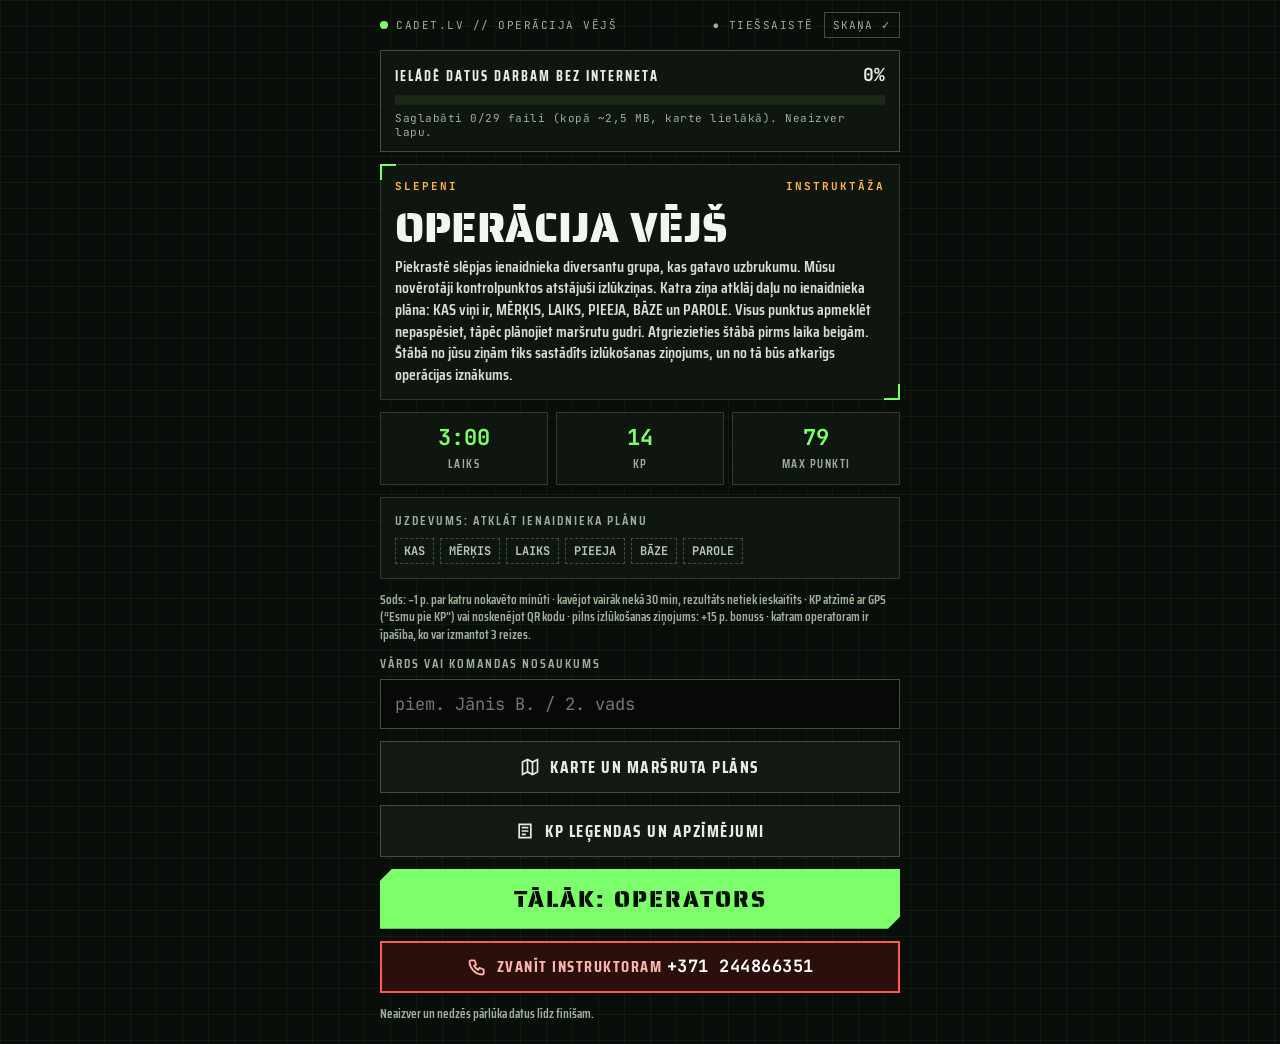
==== commit ddf6e736: "Bezsaiste: ielādes josla ar progresu, katrs fails saglabājas atsevišķi ar atkārtojumiem, faili no ke" ====
--- a/index.html
+++ b/index.html
@@ -126,6 +126,16 @@
 .sw{display:inline-block;width:14px;height:14px;vertical-align:-2px;margin-right:6px;border:1px solid #556}
 .call{display:flex;align-items:center;justify-content:center;gap:10px;min-height:52px;border:2px solid #FF5A4E;background:#2a0f0d;color:#FFB3AB;text-decoration:none;font:700 16px 'Saira Condensed',sans-serif;letter-spacing:1.5px;padding:6px 12px;text-align:center}
 .call b{font:700 17px 'JetBrains Mono',monospace;color:#fff;letter-spacing:.5px}
+.load{border:1px solid var(--line2);background:var(--panel);padding:12px 14px}
+.load.ok{border-color:var(--g)}.load.bad{border-color:var(--red)}
+.load .row{display:flex;justify-content:space-between;align-items:baseline;gap:8px}
+.load .ttl{font:700 14px 'Saira Condensed',sans-serif;letter-spacing:2px}
+.load .pct{font:700 18px 'JetBrains Mono',monospace}
+.load .barx{height:10px;background:#1a2618;margin-top:8px;position:relative;overflow:hidden}
+.load .barx i{position:absolute;left:0;top:0;bottom:0;background:var(--g);transition:width .25s}
+.load .barx i.run{background-image:repeating-linear-gradient(45deg,rgba(0,0,0,.18) 0 8px,transparent 8px 16px);background-size:22px 22px;animation:stripes .6s linear infinite}
+@keyframes stripes{to{background-position:22px 0}}
+.load .sub{font:400 11px 'JetBrains Mono',monospace;color:var(--mut);margin-top:6px;letter-spacing:.5px}
 .md{display:inline-block;width:11px;height:11px;border-radius:50%;vertical-align:-1px;margin-right:4px}
 </style>
 </head>
@@ -135,6 +145,7 @@
 
   <!-- 1. INSTRUKTĀŽA -->
   <section id="vBrief" class="hidden" style="display:flex;flex-direction:column;gap:12px">
+    <div class="load" id="loadBox"><div class="row"><span class="ttl" id="loadTtl">IELĀDĒ DATUS DARBAM BEZ INTERNETA</span><span class="pct" id="loadPct">0%</span></div><div class="barx"><i id="loadBar" class="run" style="width:0%"></i></div><div class="sub" id="loadSub">Neaizver lapu, kamēr ielāde nav pabeigta.</div></div>
     <div class="panel corner">
       <div class="mono" style="display:flex;justify-content:space-between;font-size:11px;color:var(--amber);letter-spacing:2px"><span>SLEPENI</span><span>INSTRUKTĀŽA</span></div>
       <div class="st" id="briefTitle" style="font-size:42px;line-height:1;margin:12px 0 6px;color:#F2F6EF"></div>
@@ -158,7 +169,7 @@
     <button class="btn" id="legBtn1"><svg width="20" height="20" viewBox="0 0 24 24" fill="none" stroke="currentColor" stroke-width="2" aria-hidden="true"><path d="M5 4h14v16H5z"/><path d="M8 8h8M8 12h8M8 16h5"/></svg>KP LEĢENDAS UN APZĪMĒJUMI</button>
     <button class="btn cta" id="startBtn" data-sfx="none">SĀKT MISIJU</button>
     <a class="call callBtn" href="#"><svg width="20" height="20" viewBox="0 0 24 24" fill="none" stroke="currentColor" stroke-width="2.2" aria-hidden="true"><path d="M5 4h4l2 5-2.5 1.5a11 11 0 005 5L15 13l5 2v4a2 2 0 01-2 2A16 16 0 013 6a2 2 0 012-2"/></svg><span>ZVANĪT INSTRUKTORAM <b class="callNum"></b></span></a>
-    <p class="mut small" id="offlineNote" style="margin:0">Rīks darbojas bez interneta. Neaizver un nedzēs pārlūka datus līdz finišam.</p>
+    <p class="mut small" id="offlineNote" style="margin:0">Neaizver un nedzēs pārlūka datus līdz finišam.</p>
   </section>
 
   <!-- 1b. OPERATORA IZVĒLE -->
@@ -370,6 +381,7 @@
   </div>
 </div>
 
+<script src="assets.js"></script>
 <script src="jsqr.js"></script>
 <script src="qrcode.js"></script>
 <script src="common.js"></script>
@@ -481,6 +493,7 @@
 }
 $('startBtn').onclick=()=>{
   SFX.play('click');
+  if(!offlineReady&&!confirm('Dati darbam bez interneta vēl nav pilnībā ielādēti. Bez interneta rīks var nedarboties. Vai tomēr turpināt?'))return;
   const name=$('name').value.trim();
   if(!name){$('name').focus();alert('Ieraksti savu vārdu vai komandas nosaukumu.');return}
   if(abilOn()){show('vOps');renderOps();SFX.play('op_'+pickOp);window.scrollTo(0,0)}else startMission(null);
@@ -869,9 +882,43 @@
 addEventListener('online',net);addEventListener('offline',net);net();
 addEventListener('hashchange',()=>{const kp=M.parseKp(location.hash);if(kp){history.replaceState(null,'',location.pathname);handleKp(kp.id,kp.code)}});
 
-if('serviceWorker' in navigator){
-  navigator.serviceWorker.register('sw.js').then(()=>{$('offlineNote').textContent='✓ Rīks saglabāts telefonā un darbosies bez interneta. Nedzēs pārlūka datus līdz finišam.'}).catch(()=>{});
-}
+/* ---------- BEZSAISTES IELĀDE ---------- */
+let offlineReady=false;
+function setLoad(p,ttl,sub,state){
+  $('loadPct').textContent=Math.round(p*100)+'%';
+  $('loadBar').style.width=Math.round(p*100)+'%';
+  $('loadBar').classList.toggle('run',state==='run');
+  $('loadTtl').textContent=ttl; $('loadSub').textContent=sub;
+  $('loadBox').className='load'+(state==='ok'?' ok':state==='bad'?' bad':'');
+  $('loadPct').style.color=state==='ok'?'var(--g)':state==='bad'?'var(--red)':'var(--txt)';
+}
+async function offlineCheck(){
+  const total=MISIJA_ASSETS.length;
+  if(!('serviceWorker' in navigator)||!('caches' in window)){setLoad(0,'BEZSAISTE NAV ATBALSTĪTA','Šis pārlūks nevar saglabāt rīku. Izmanto Chrome vai Safari, un neaizver lapu.','bad');return}
+  try{await navigator.serviceWorker.register('sw.js')}catch(e){}
+  let failedAt=null,lastN=-1,stuck=0;
+  const poll=async()=>{
+    let n=0;
+    try{const c=await caches.open(MISIJA_CACHE);for(const f of MISIJA_ASSETS)if(await c.match(f))n++}catch(e){}
+    const ctl=!!navigator.serviceWorker.controller;
+    if(n>=total&&ctl){
+      offlineReady=true;
+      setLoad(1,'✓ GATAVS DARBAM BEZ INTERNETA','Visi '+total+' faili saglabāti telefonā, arī karte. Tagad internets vairs nav vajadzīgs.','ok');
+      return;
+    }
+    if(n===lastN)stuck++;else{stuck=0;lastN=n}
+    const p=Math.min(n/total,ctl?1:.98);
+    if(!navigator.onLine){
+      failedAt=failedAt||Date.now();
+      setLoad(p,'NAV INTERNETA, IELĀDE NAV PABEIGTA',`Saglabāti ${n}/${total} faili. Pieslēdzies internetam un neaizver lapu.`,'bad');
+    }else{
+      setLoad(p,n>=total?'PABEIDZ IELĀDI…':'IELĀDĒ DATUS DARBAM BEZ INTERNETA',`Saglabāti ${n}/${total} faili (kopā ~2,5 MB, karte lielākā). Neaizver lapu.`+(stuck>40?' Ja josla nekustas, pārlādē lapu.':''),'run');
+    }
+    setTimeout(poll,400);
+  };
+  poll();
+}
+offlineCheck();
 init();
 </script>
 </body>
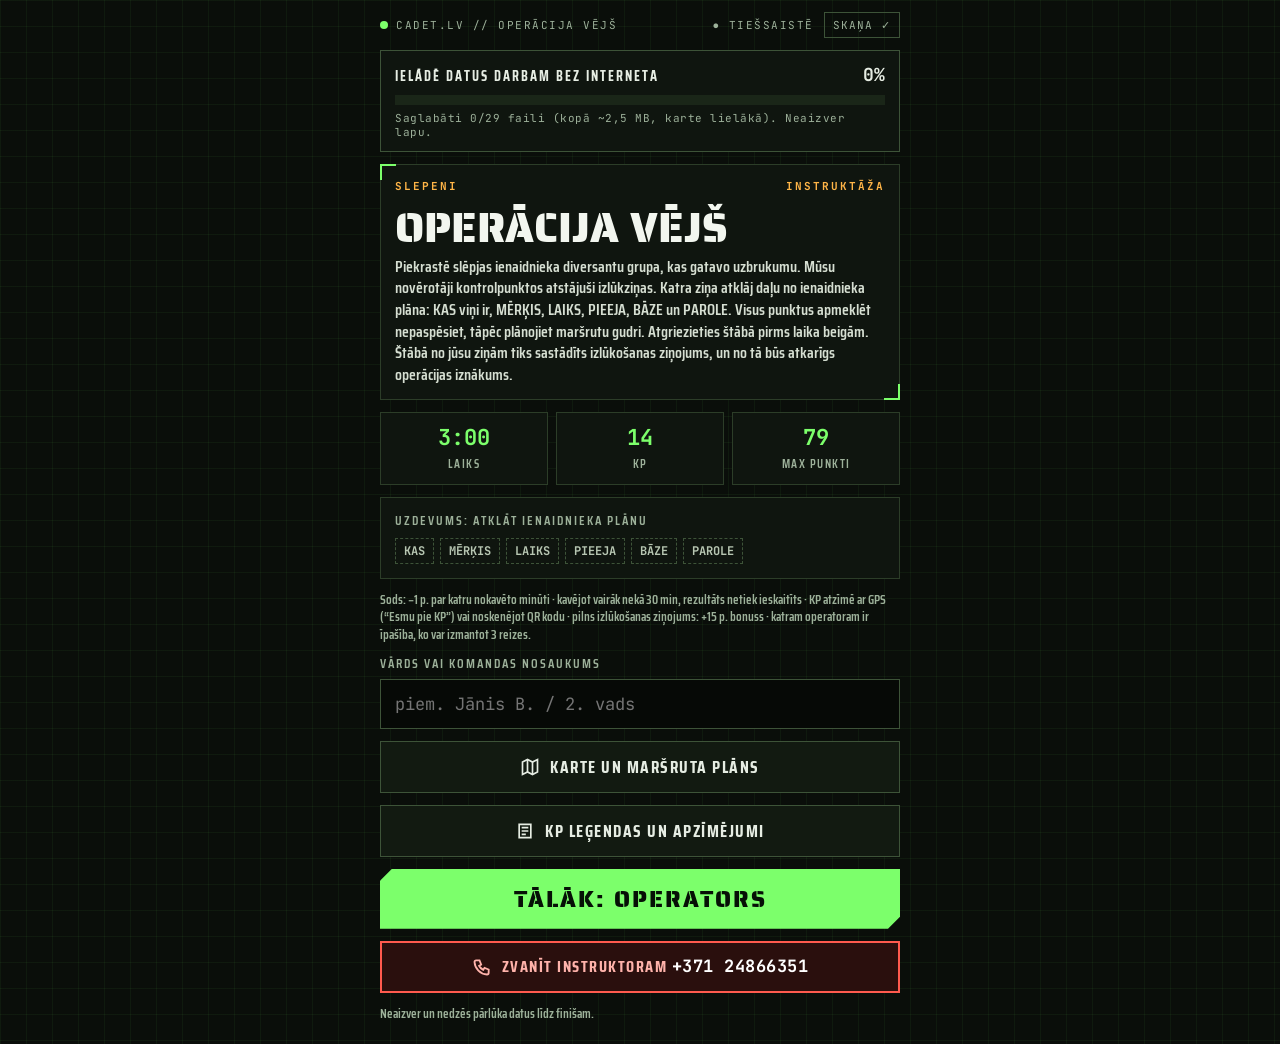
==== commit bde1dbfc: "Instruktora tālrunis: +371 24866351 (kļūdainais numurs automātiski aizstāts arī jau sāktajām misijām" ====
--- a/index.html
+++ b/index.html
@@ -413,7 +413,7 @@
   const h=location.hash;
   const gm=h.match(/[#&]g=([A-Za-z0-9_-]+)/);
   if(gm){
-    try{game=await M.unpack(gm[1]);localStorage.setItem('misija_game',JSON.stringify(game));}
+    try{game=M.gameFromLink(await M.unpack(gm[1]),window.MISIJA_DEFAULT);localStorage.setItem('misija_game',JSON.stringify(game));}
     catch(e){alert('Starta saite ir bojāta. Izmantoju iepriekšējo misiju.');}
   }
   // Saglabāto misiju izmantojam tikai, ja tajā jau ir sākta spēle; citādi jaunākais noklusējums
@@ -428,6 +428,8 @@
 }
 
 function renderCall(){
+  // Labojums: sākotnējā versijā bija kļūdains numurs; jaunsargiem, kas misiju sāka ar to, rādām pareizo
+  if((game.phone||'').replace(/\s/g,'')==='+371244866351'){game.phone=window.MISIJA_DEFAULT.phone;try{localStorage.setItem('misija_game',JSON.stringify(game))}catch(e){}}
   const ph=(game.phone||'').trim(), tel=ph.replace(/[^+\d]/g,'');
   document.querySelectorAll('.callBtn').forEach(a=>{a.href='tel:'+tel;if(!ph)a.classList.add('hidden');else if(a.id!=='resCall')a.classList.remove('hidden')});
   document.querySelectorAll('.callNum').forEach(b=>b.textContent=ph);
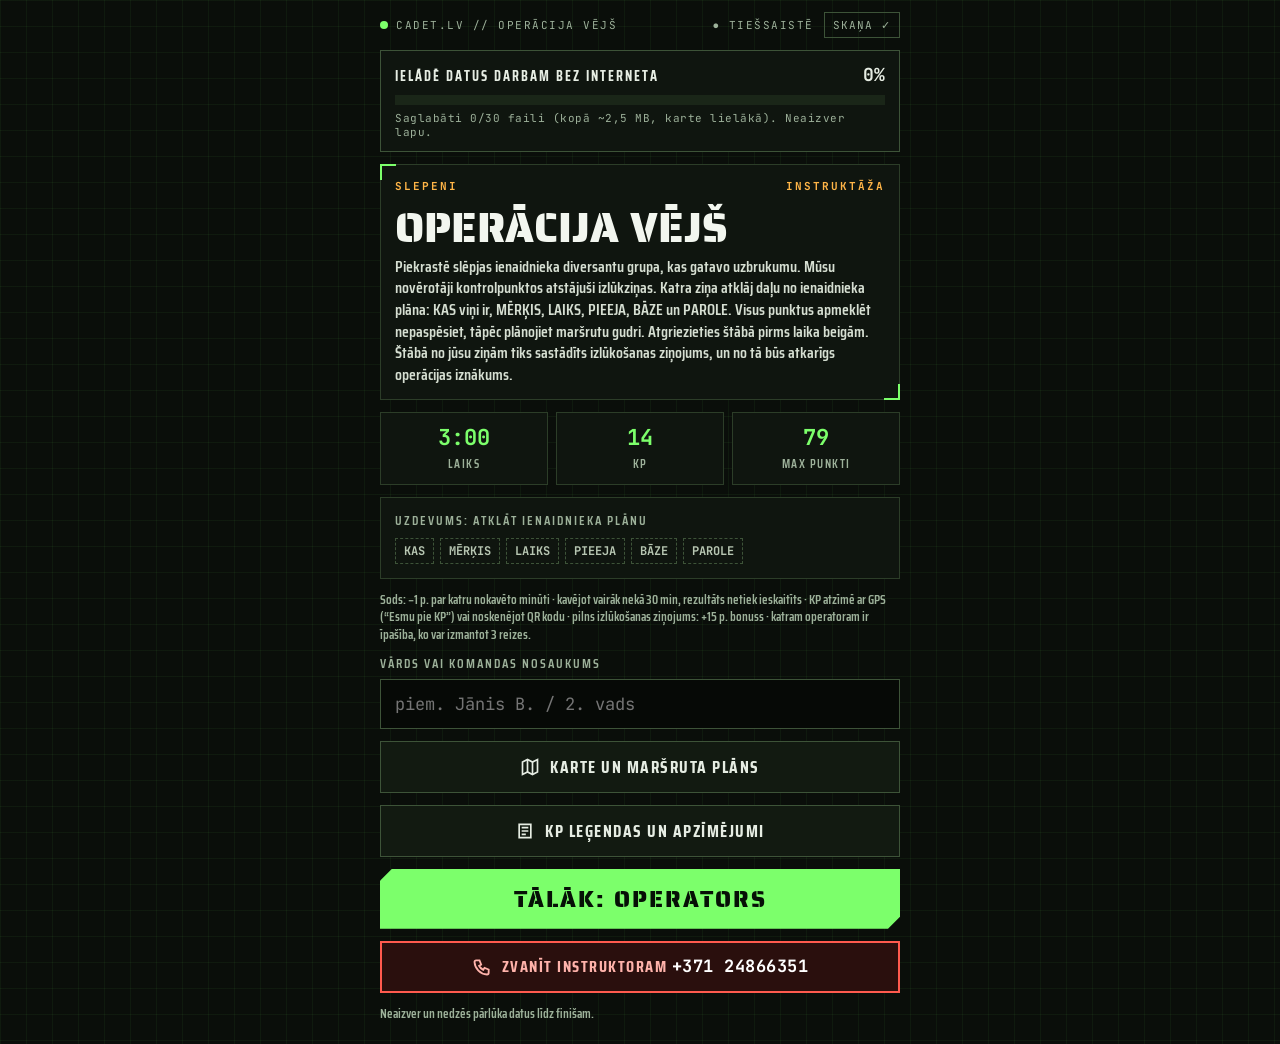
==== commit 0618d200: "Štāba uzdevumi: uznirstošs uzdevums, pareiza atbilde dod +1 īpašības reizi, var atlikt (poga Papildi" ====
--- a/index.html
+++ b/index.html
@@ -136,6 +136,9 @@
 .load .barx i.run{background-image:repeating-linear-gradient(45deg,rgba(0,0,0,.18) 0 8px,transparent 8px 16px);background-size:22px 22px;animation:stripes .6s linear infinite}
 @keyframes stripes{to{background-position:22px 0}}
 .load .sub{font:400 11px 'JetBrains Mono',monospace;color:var(--mut);margin-top:6px;letter-spacing:.5px}
+.task{border:2px solid var(--amber);background:#1d1608;padding:16px}
+.task .q{font:700 21px/1.3 'Saira Condensed',sans-serif;color:#FFF3DC;margin:10px 0}
+.badge{display:inline-block;min-width:18px;height:18px;border-radius:9px;background:var(--amber);color:#1a1307;font:700 11px/18px 'JetBrains Mono',monospace;text-align:center;padding:0 4px;margin-left:4px}
 .md{display:inline-block;width:11px;height:11px;border-radius:50%;vertical-align:-1px;margin-right:4px}
 </style>
 </head>
@@ -363,6 +366,23 @@
   </div>
 </div>
 
+<!-- ŠTĀBA UZDEVUMS -->
+<div class="ov hidden" id="taskOv">
+  <div class="box">
+    <div class="bar"><span style="color:var(--amber)">● ŠIFRĒTS ZIŅOJUMS NO ŠTĀBA</span><span id="taskNo"></span></div>
+    <div class="task">
+      <div class="st" style="font-size:26px;line-height:1.05;color:var(--amber)">ŠTĀBA UZDEVUMS</div>
+      <div class="mono" style="font-size:12px;color:#E8D3A8;margin-top:6px;letter-spacing:.5px">Atbildi pareizi un saņem <b>+1 īpašības reizi</b>.</div>
+      <div class="q" id="taskQ"></div>
+      <div class="mut small" id="taskHint"></div>
+      <input id="taskA" autocomplete="off" style="margin-top:10px;font-size:22px;text-align:center">
+      <div class="mono small" id="taskMsg" style="margin-top:8px;min-height:18px;text-align:center"></div>
+    </div>
+    <button class="btn cta" id="taskOk" data-sfx="none">ATBILDĒT</button>
+    <button class="btn" id="taskLater">ATLIKT UZ VĒLĀKU</button>
+  </div>
+</div>
+
 <!-- ĪPAŠĪBA -->
 <div class="ov hidden" id="abOv">
   <div class="box">
@@ -374,6 +394,7 @@
       <div id="abDia" style="margin-top:4px"></div>
       <div class="mono" id="abLeft" style="font-size:12px;color:var(--acc);letter-spacing:1px"></div>
     </div>
+    <div id="abTasks"></div>
     <div id="abForm" style="display:flex;flex-direction:column;gap:8px"></div>
     <div class="panel hidden" id="abRes" style="border-color:var(--acc);background:#0c160c"></div>
     <button class="btn cta" id="abUse" data-sfx="none">IZMANTOT</button>
@@ -386,6 +407,7 @@
 <script src="qrcode.js"></script>
 <script src="common.js"></script>
 <script src="ops.js"></script>
+<script src="tasks.js"></script>
 <script src="game.js"></script>
 <script src="map.js"></script>
 <script src="sfx.js"></script>
@@ -398,7 +420,11 @@
 function save(){localStorage.setItem(stKey(),JSON.stringify(st))}
 function load(){try{return JSON.parse(localStorage.getItem(stKey())||'null')}catch(e){return null}}
 const abilOn=()=>!!game.abil;
-const usesMax=()=>game.uses||3;
+const TASKS=()=>(window.MISIJA_TASKS||[]);
+const taskSt=id=>((st&&st.tasks)||{})[id]||{};
+const bonusUses=()=>TASKS().reduce((a,t)=>a+(taskSt(t.id).ok?(t.reward||1):0),0);
+const usesMax=()=>(game.uses||3)+bonusUses();
+const pendingTasks=()=>TASKS().filter(t=>{const s=taskSt(t.id);return !s.ok&&(s.fails||0)<(t.tries||3)});
 const limitMin=()=>game.min+(st&&st.extra||0);
 const factName=id=>((game.facts||[]).find(f=>f.id===id)||{t:id}).t;
 const kpById=id=>game.kp.find(k=>k.id===id);
@@ -537,7 +563,7 @@
   $('armedBox').innerHTML='<svg width="20" height="20" viewBox="0 0 24 24" fill="none" stroke="currentColor" stroke-width="2" aria-hidden="true" style="flex:none"><path d="M13 2L4 14h7l-1 8 9-12h-7z"/></svg><span>'+a.join('<br>')+'</span>';
 }
 const usedCount=()=>(st.uses||[]).length;
-function renderAbBtn(){const left=usesMax()-usedCount();$('abPips').textContent='◆'.repeat(Math.max(0,left))+'◇'.repeat(Math.max(0,usesMax()-Math.max(0,left)))}
+function renderAbBtn(){const left=usesMax()-usedCount();$('abPips').innerHTML='◆'.repeat(Math.max(0,left))+'◇'.repeat(Math.max(0,usesMax()-Math.max(0,left)))+(pendingTasks().length?`<span class="badge">${pendingTasks().length}</span>`:'')}
 
 function tickTimer(){
   const total=limitMin()*60000, left=st.start+total-Date.now();
@@ -684,6 +710,8 @@
   $('abDia').innerHTML=Array.from({length:usesMax()},(_,i)=>`<span class="dia${i<left?' on':''}"></span>`).join('');
   $('abLeft').textContent=`ATLIKUŠAS ${left} NO ${usesMax()} REIZĒM`;
   $('abRes').classList.add('hidden');
+  const pt=pendingTasks();
+  $('abTasks').innerHTML=pt.length?`<div class="task" style="padding:12px"><div class="mono" style="font-size:11px;color:var(--amber);letter-spacing:1.5px">PAPILDINĀT ĪPAŠĪBU · ${pt.length} UZDEVUM${pt.length===1?'S':'I'}</div><div style="font-size:15px;color:#FFF3DC;margin:4px 0 8px">Izpildi štāba uzdevumu un saņem +1 reizi.</div>${pt.map(t=>`<button class="btn" data-task="${t.id}" style="border-color:var(--amber);color:var(--amber);min-height:44px;margin-top:6px">PAPILDINĀT: ${M.esc(t.q.length>34?t.q.slice(0,34)+'…':t.q)}</button>`).join('')}</div>`:'';
   const f=$('abForm'); f.innerHTML='';
   let ready=left>0, note='';
   if(o.k==='vanags')f.innerHTML=`<label><span class="lbl">Kuru KP izlūkot?</span><select id="abA">${kpOptions(true)}</select></label>`;
@@ -708,6 +736,7 @@
   $('abOv').classList.remove('hidden');
 }
 $('abBtn').onclick=()=>{openAb();SFX.play('soft')};
+$('abTasks').addEventListener('click',e=>{const b=e.target.closest('[data-task]');if(!b)return;$('abOv').classList.add('hidden');openTask(b.dataset.task)});
 $('abClose').onclick=()=>{$('abOv').classList.add('hidden');render()};
 $('abUse').onclick=()=>{
   const o=opById(st.op); if(!o||usedCount()>=usesMax())return;
@@ -748,6 +777,51 @@
   $('abForm').innerHTML='';
 };
 
+/* ---------- ŠTĀBA UZDEVUMI ---------- */
+let curTask=null;
+const normAns=s=>String(s||'').toLowerCase().replace(/\s+/g,'');
+function openTask(id){
+  const t=TASKS().find(x=>x.id===id); if(!t)return;
+  curTask=t; st.tasks=st.tasks||{}; st.tasks[id]=Object.assign({},st.tasks[id],{seen:1}); save();
+  const s=taskSt(id), left=(t.tries||3)-(s.fails||0);
+  $('taskNo').textContent=`MĒĢINĀJUMI: ${left}`;
+  $('taskQ').textContent=t.q; $('taskHint').textContent=t.hint||'';
+  $('taskA').value=''; $('taskA').inputMode=t.num?'numeric':'text';
+  $('taskMsg').textContent=''; $('taskOk').disabled=false; $('taskOk').textContent='ATBILDĒT';
+  $('taskLater').textContent='ATLIKT UZ VĒLĀKU';
+  $('taskOv').classList.remove('hidden'); setTimeout(()=>$('taskA').focus(),200);
+}
+$('taskLater').onclick=()=>{$('taskOv').classList.add('hidden');curTask=null;render()};
+$('taskOk').onclick=()=>{
+  const t=curTask; if(!t)return;
+  const a=normAns($('taskA').value);
+  if(!a){$('taskMsg').style.color='var(--amber)';$('taskMsg').textContent='Ieraksti atbildi.';return}
+  if(t.num&&!/^\d+$/.test(a)){$('taskMsg').style.color='var(--amber)';$('taskMsg').textContent='Ieraksti tikai skaitli.';return}
+  const s=Object.assign({},taskSt(t.id));
+  if(M.cyrb53('misija-task|'+t.id+'|'+a).toString(36)===t.h){
+    s.ok=1; s.t=Math.round((Date.now()-st.start)/1000); st.tasks[t.id]=s; save();
+    SFX.play('success'); setTimeout(()=>SFX.play('op_'+(st.op||'vanags')),900); M.buzz([100,50,200]);
+    $('taskMsg').style.color='var(--g)'; $('taskMsg').textContent=`✓ PAREIZI! ĪPAŠĪBA PAPILDINĀTA: +${t.reward||1}`;
+    $('taskOk').disabled=true; $('taskLater').textContent='TURPINĀT MISIJU';
+  }else{
+    s.fails=(s.fails||0)+1; st.tasks[t.id]=s; save(); SFX.play('error'); M.buzz([60,60,60]);
+    const left=(t.tries||3)-s.fails;
+    $('taskNo').textContent=`MĒĢINĀJUMI: ${Math.max(0,left)}`;
+    $('taskMsg').style.color='var(--red)';
+    if(left>0)$('taskMsg').textContent=`✕ Nepareizi. Atlikuši ${left} mēģinājum${left===1?'s':'i'}.`;
+    else{$('taskMsg').textContent='✕ Nepareizi. Mēģinājumi beigušies.';$('taskOk').disabled=true;$('taskLater').textContent='TURPINĀT MISIJU'}
+  }
+  renderAbBtn();
+};
+// Jauns, vēl neredzēts uzdevums uzlec automātiski (tikai misijas laikā, kad nav atvērts cits logs)
+function checkNewTasks(){
+  if(!st||!st.start||st.finish||!st.op)return;
+  if(busyNow())return;
+  const t=pendingTasks().find(x=>!taskSt(x.id).seen);
+  if(t){SFX.play('warn');setTimeout(()=>SFX.say('New task from H Q'),900);openTask(t.id)}
+}
+setInterval(checkNewTasks,3000);
+
 /* ---------- FINIŠS ---------- */
 function renderDone(){
   const sc=M.score(game,st.start,st.finish,st.visits,st.extra||0);
@@ -921,6 +995,47 @@
   poll();
 }
 offlineCheck();
+
+/* ---------- AUTOMĀTISKA ATJAUNINĀŠANA ----------
+   Ja ir internets un serverī ir jaunāka versija, lapa pārlādējas pati.
+   Distances dati (vārds, starts, KP, punkti, īpašības) glabājas telefonā un saglabājas.
+   Pārlāde notiek tikai tad, kad nav atvērts neviens logs (GPS pārbaude, skeneris u.c.). */
+let reloadPending=false, reloading=false;
+function busyNow(){return [...document.querySelectorAll('.ov,#mapOv')].some(el=>!el.classList.contains('hidden'))}
+function safeReload(){
+  if(reloading)return; reloadPending=true;
+  if(busyNow())return; // mēģinās vēlreiz pēc brīža
+  reloading=true;
+  try{if(st)save();sessionStorage.setItem('misija_updated','1')}catch(e){}
+  location.replace(location.pathname);
+}
+setInterval(()=>{if(reloadPending)safeReload()},2000);
+if('serviceWorker' in navigator){
+  let hadCtl=!!navigator.serviceWorker.controller;
+  navigator.serviceWorker.addEventListener('controllerchange',()=>{if(hadCtl)safeReload();hadCtl=true});
+}
+async function checkUpdate(){
+  if(!navigator.onLine||reloading)return;
+  try{
+    const r=await fetch('assets.js?u='+Date.now(),{cache:'no-store'});
+    if(!r.ok)return;
+    const m=(await r.text()).match(/MISIJA_CACHE\s*=\s*'([^']+)'/);
+    if(m&&m[1]!==self.MISIJA_CACHE){
+      const reg=await navigator.serviceWorker?.getRegistration();
+      try{await reg?.update()}catch(e){}
+      // ja jaunā versija nepārņem lapu 10 s laikā, pārlādējam tik un tā
+      setTimeout(safeReload,10000);
+    }
+  }catch(e){}
+}
+addEventListener('online',()=>setTimeout(checkUpdate,1500));
+document.addEventListener('visibilitychange',()=>{if(!document.hidden)checkUpdate()});
+setInterval(checkUpdate,60000);
+setTimeout(checkUpdate,5000);
+try{if(sessionStorage.getItem('misija_updated')){sessionStorage.removeItem('misija_updated');
+  const t=document.createElement('div');t.textContent='✓ RĪKS ATJAUNINĀTS · DISTANCES DATI SAGLABĀTI';
+  t.style.cssText="position:fixed;left:50%;top:calc(10px + env(safe-area-inset-top));transform:translateX(-50%);z-index:99;background:#102910;border:1px solid #7CFF6B;color:#7CFF6B;padding:10px 14px;font:700 13px 'JetBrains Mono',monospace;letter-spacing:1px;text-align:center;max-width:92vw";
+  document.body.appendChild(t);setTimeout(()=>t.remove(),5000)}}catch(e){}
 init();
 </script>
 </body>
